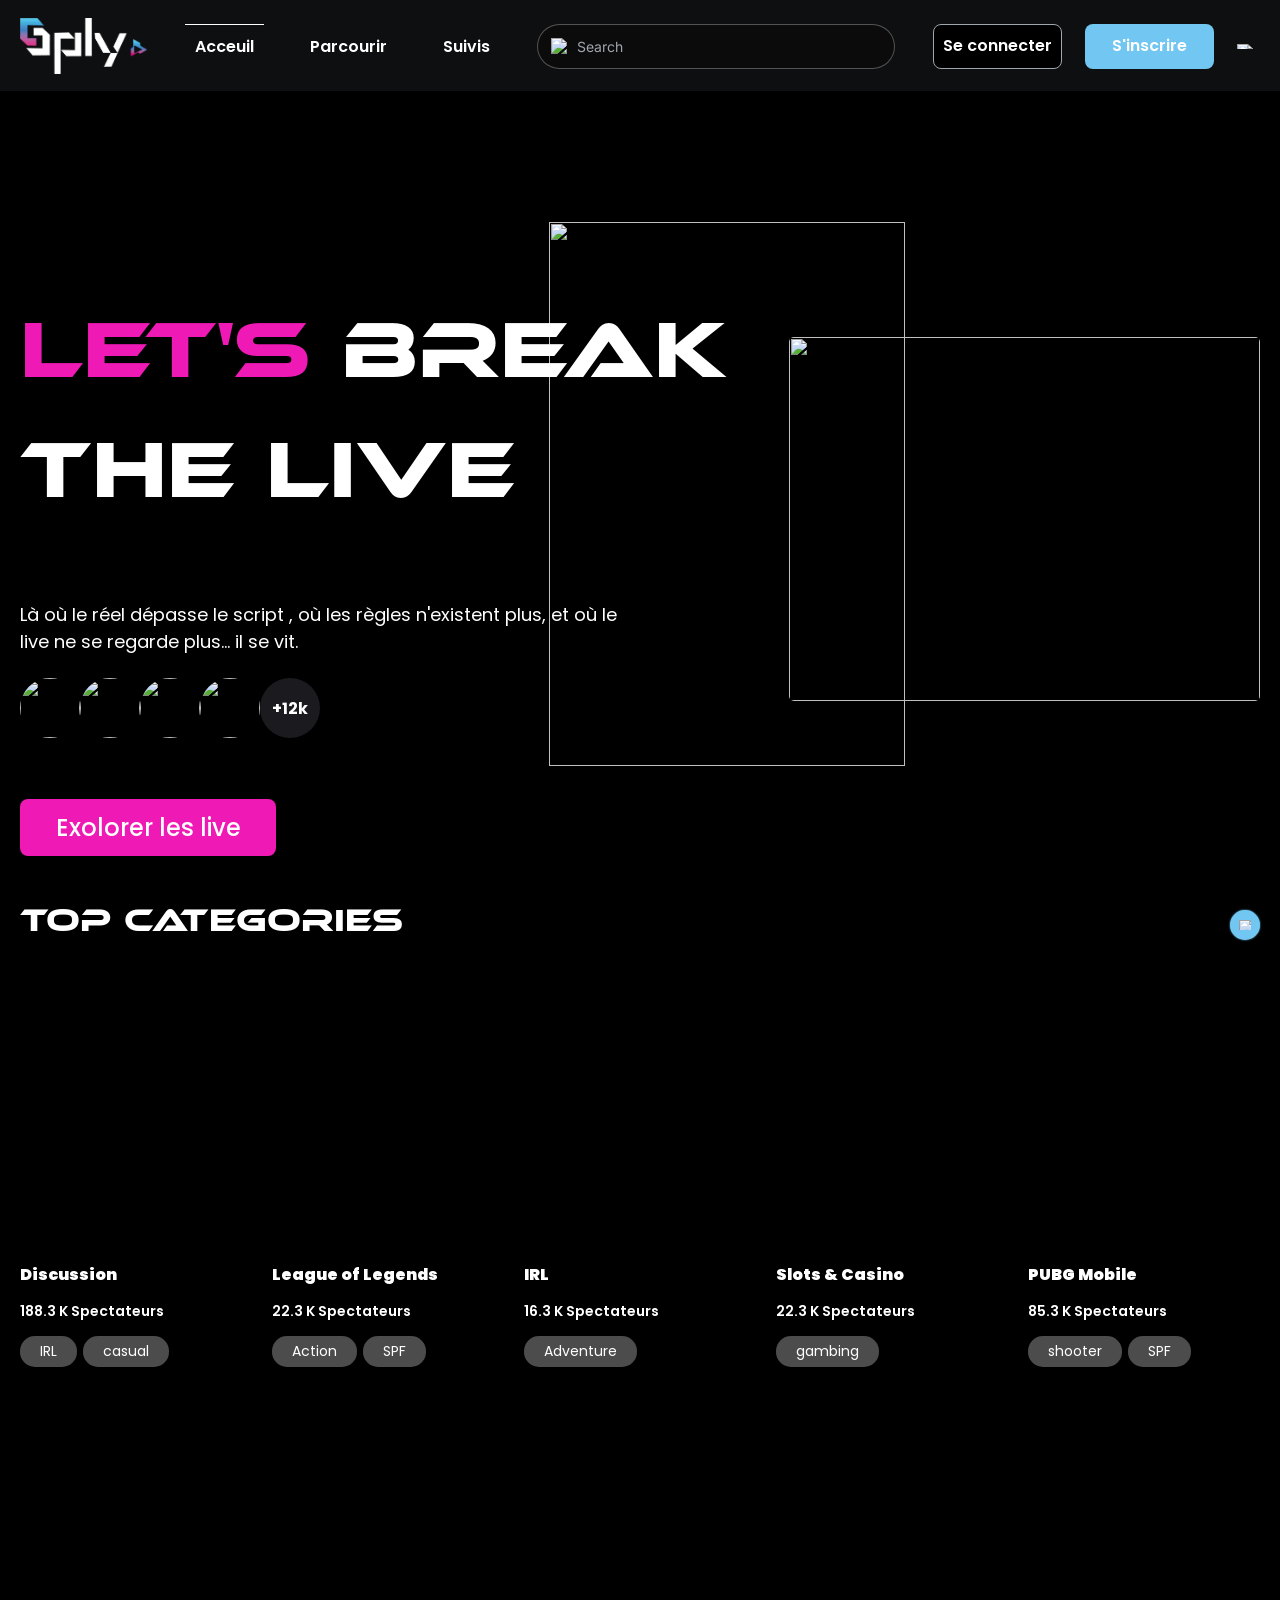
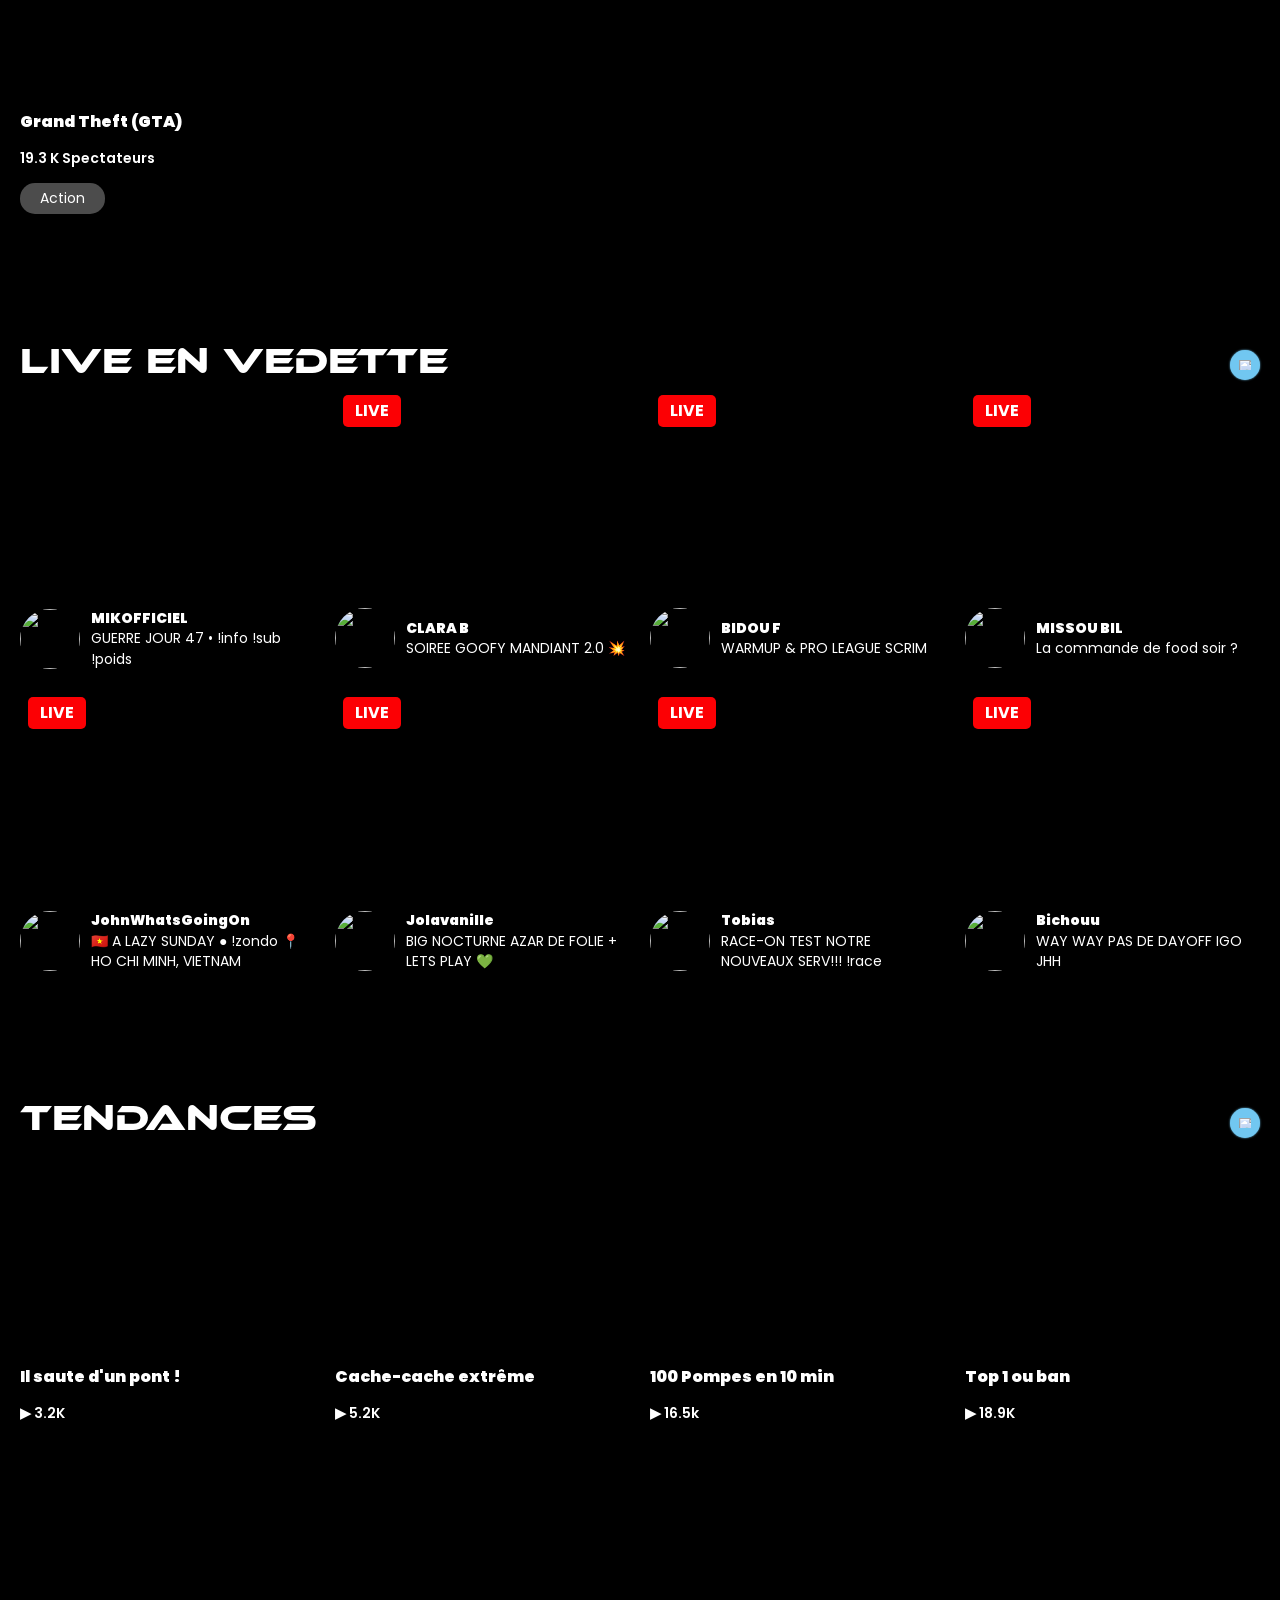
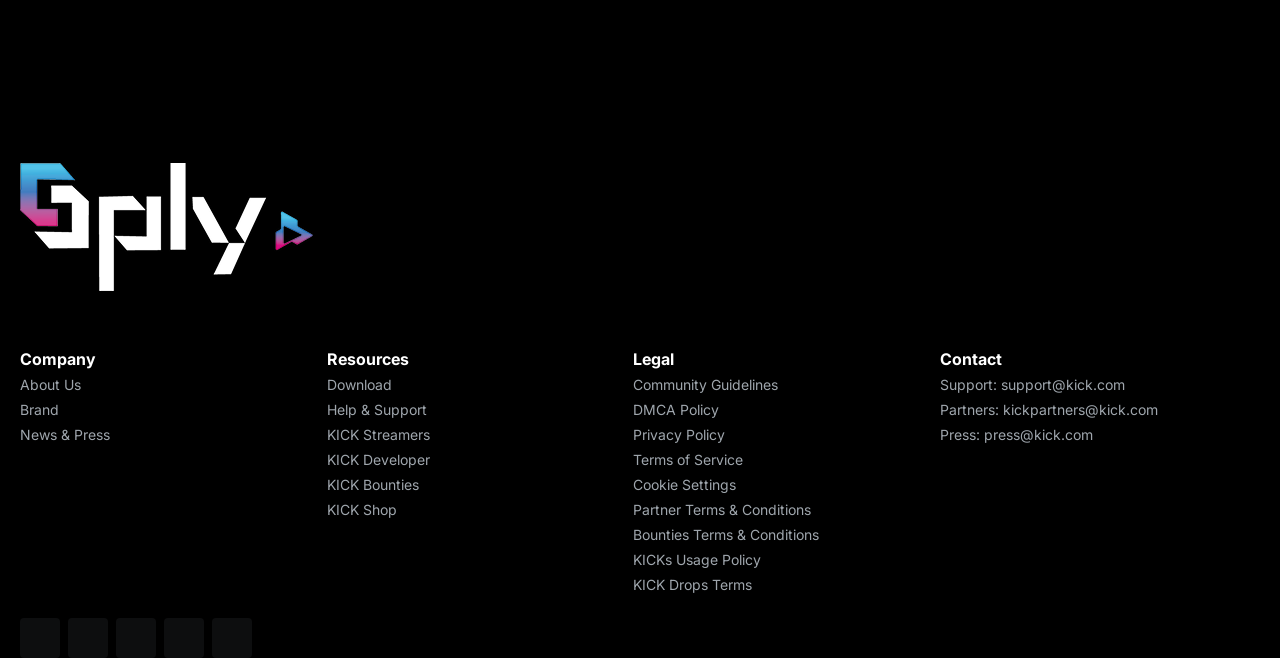
==== index.html @ a5fad4e7 "Init" ====
<!DOCTYPE html>
<html lang="en">
<head>
  <meta charset="UTF-8">
  <meta name="viewport" content="width=device-width, initial-scale=1.0">
  <title>SPLY - Streaming Platform</title>
  <link rel="stylesheet" href="https://fonts.googleapis.com/css2?family=Poppins:wght@400;500;600;700;800;900&display=swap">
  <link rel="stylesheet" href="https://fonts.googleapis.com/css2?family=Inter:wght@400;600;700&display=swap">
  <link rel="stylesheet" href="https://fonts.googleapis.com/css2?family=Pochaevsk:wght@400&display=swap">
  <link rel="stylesheet" href="https://fonts.googleapis.com/css2?family=Montserrat:wght@400;600&display=swap">
  <link rel="stylesheet" href="https://fonts.googleapis.com/css2?family=Epilogue:wght@400&display=swap">
  <link rel="stylesheet" href="assets/style.css">
</head>
<body>
  <div class="container">
    <!-- ===== NAVIGATION ===== -->
    <nav class="nav">
      <a href="index.html" class="nav-logo">
        <img src="assets/images/logo.png" alt="SPLY">
      </a>
      <div class="nav-links">
        <a href="index.html" class="nav-link active">Acceuil</a>
        <a href="parcourir.html" class="nav-link">Parcourir</a>
        <a href="categorie.html" class="nav-link">Suivis</a>
      </div>
      <div class="nav-search">
        <div class="nav-search-icon">
          <img src="https://static.codia.ai/image/2026-06-16/MFDXcm6Wfy.png" alt="search">
        </div>
        <input type="text" placeholder="Search">
      </div>
      <div class="nav-actions">
        <button id="hamburger-btn" class="mobile-hamburger">&#9776;</button>
        <a href="sign-up.html" class="btn btn-outline">Se connecter</a>
        <a href="sign-up.html" class="btn btn-primary">S'inscrire</a>
        <div class="nav-hamburger">
          <img src="https://static.codia.ai/image/2026-06-16/g6uQtAqBdn.png" alt="menu">
        </div>
      </div>
    </nav>

    <!-- ===== HERO ===== -->
    <section class="hero">
      <div class="hero-bg" style="background-image:url(https://static.codia.ai/image/2026-06-16/oyZN3s81Qm.png)"></div>
      <div class="hero-title">
        <span class="hero-title-main"><span class="hero-title-pink">LET'S</span><span class="hero-title-white"> BREAK<br>THE LIVE</span></span>
      </div>
      <div class="hero-images">
        <img src="https://static.codia.ai/image/2026-06-16/KUQXLZGNM0.png" alt="">
        <img src="https://static.codia.ai/image/2026-06-16/Fp6KjFv4Ca.png" alt="">
      </div>
      <div class="hero-content">
        <div class="hero-tagline">Là où le réel dépasse le script , où les règles n'existent plus, et où le live ne se regarde plus… il se vit.</div>
        <div class="hero-avatars">
          <div class="hero-avatar"><img src="https://static.codia.ai/image/2026-06-16/Tr1tcDJYci.png" alt=""></div>
          <div class="hero-avatar"><img src="https://static.codia.ai/image/2026-06-16/xYqZ4poRP2.png" alt=""></div>
          <div class="hero-avatar"><img src="https://static.codia.ai/image/2026-06-16/bxkV7AAaFQ.png" alt=""></div>
          <div class="hero-avatar"><img src="https://static.codia.ai/image/2026-06-16/4kHwwdZG3W.png" alt=""></div>
          <div class="hero-avatar-count">+12k</div>
        </div>
        <a href="parcourir.html" class="btn btn-cta">Exolorer les live</a>
      </div>
    </section>

    <!-- ===== TOP CATEGORIES ===== -->
    <div class="section-header">
      <span class="section-title">Top Categories</span>
      <div class="section-arrow">
        <img src="https://static.codia.ai/image/2026-06-16/ikuvXLhgos.png" alt="→">
      </div>
    </div>

    <div class="stream-grid">
      <div class="stream-card">
        <div class="stream-thumb" style="background-image:url(https://static.codia.ai/image/2026-06-16/qfJbc6Vy4U.png)"></div>
        <div class="stream-info">
          <div class="stream-title">Discussion</div>
          <div class="stream-viewers">188.3 K Spectateurs</div>
          <div class="stream-tags">
            <span class="stream-tag">IRL</span>
            <span class="stream-tag">casual</span>
          </div>
        </div>
      </div>

      <div class="stream-card">
        <div class="stream-thumb" style="background-image:url(https://static.codia.ai/image/2026-06-16/NWBYj7hyQb.png)"></div>
        <div class="stream-info">
          <div class="stream-title">League of Legends</div>
          <div class="stream-viewers">22.3 K Spectateurs</div>
          <div class="stream-tags">
            <span class="stream-tag">Action</span>
            <span class="stream-tag">SPF</span>
          </div>
        </div>
      </div>

      <div class="stream-card">
        <div class="stream-thumb" style="background-image:url(https://static.codia.ai/image/2026-06-16/HzdHd5dpCB.png)"></div>
        <div class="stream-info">
          <div class="stream-title">IRL</div>
          <div class="stream-viewers">16.3 K Spectateurs</div>
          <div class="stream-tags">
            <span class="stream-tag">Adventure</span>
          </div>
        </div>
      </div>

      <div class="stream-card">
        <div class="stream-thumb" style="background-image:url(https://static.codia.ai/image/2026-06-16/WvKvGLXRcO.png)"></div>
        <div class="stream-info">
          <div class="stream-title">Slots & Casino</div>
          <div class="stream-viewers">22.3 K Spectateurs</div>
          <div class="stream-tags">
            <span class="stream-tag">gambing</span>
          </div>
        </div>
      </div>

      <div class="stream-card">
        <div class="stream-thumb" style="background-image:url(https://static.codia.ai/image/2026-06-16/vdfeYGMY7x.png)"></div>
        <div class="stream-info">
          <div class="stream-title">PUBG Mobile</div>
          <div class="stream-viewers">85.3 K Spectateurs</div>
          <div class="stream-tags">
            <span class="stream-tag">shooter</span>
            <span class="stream-tag">SPF</span>
          </div>
        </div>
      </div>

      <div class="stream-card">
        <div class="stream-thumb" style="background-image:url(https://static.codia.ai/image/2026-06-16/5Pqs3F0dG1.png)"></div>
        <div class="stream-info">
          <div class="stream-title">Grand Theft (GTA)</div>
          <div class="stream-viewers">19.3 K Spectateurs</div>
          <div class="stream-tags">
            <span class="stream-tag">Action</span>
          </div>
        </div>
      </div>
    </div>

    <div class="separator" style="background-image:url(https://static.codia.ai/image/2026-06-16/DsGYZQCSw2.png)"></div>

    <!-- ===== LIVE EN VEDETTE ===== -->
    <div class="section-header">
      <span class="section-title-lg">Live en vedette</span>
      <div class="section-arrow">
        <img src="https://static.codia.ai/image/2026-06-16/QR6DCCr1eo.png" alt="→">
      </div>
    </div>

    <div class="featured-grid">
      <div class="featured-card">
        <div class="featured-thumb" style="background-image:url(https://static.codia.ai/image/2026-06-16/TbK4QdzaVj.png)"></div>
        <div class="featured-creator">
          <div class="featured-avatar"><img src="https://static.codia.ai/image/2026-06-16/X6qWcSYS1x.png" alt=""></div>
          <div>
            <div class="featured-name">MIKOFFICIEL</div>
            <div class="featured-desc">GUERRE JOUR 47 • !info !sub !poids</div>
          </div>
        </div>
      </div>

      <div class="featured-card">
        <div class="featured-thumb" style="background-image:url(https://static.codia.ai/image/2026-06-16/7PwayptJBP.png)">
          <span class="live-badge">LIVE</span>
        </div>
        <div class="featured-creator">
          <div class="featured-avatar"><img src="https://static.codia.ai/image/2026-06-16/Az0bQTG7tb.png" alt=""></div>
          <div>
            <div class="featured-name">CLARA B</div>
            <div class="featured-desc">SOIREE GOOFY MANDIANT 2.0 💥</div>
          </div>
        </div>
      </div>

      <div class="featured-card">
        <div class="featured-thumb" style="background-image:url(https://static.codia.ai/image/2026-06-16/8ADcVve2mf.png)">
          <span class="live-badge">LIVE</span>
        </div>
        <div class="featured-creator">
          <div class="featured-avatar"><img src="https://static.codia.ai/image/2026-06-16/ws7p0tBrnV.png" alt=""></div>
          <div>
            <div class="featured-name">BIDOU F</div>
            <div class="featured-desc">WARMUP & PRO LEAGUE SCRIM</div>
          </div>
        </div>
      </div>

      <div class="featured-card">
        <div class="featured-thumb" style="background-image:url(https://static.codia.ai/image/2026-06-16/Euj9GwjodL.png)">
          <span class="live-badge">LIVE</span>
        </div>
        <div class="featured-creator">
          <div class="featured-avatar"><img src="https://static.codia.ai/image/2026-06-16/t4srCDwEja.png" alt=""></div>
          <div>
            <div class="featured-name">MISSOU BIL</div>
            <div class="featured-desc">La commande de food soir ?</div>
          </div>
        </div>
      </div>
    </div>

    <div class="featured-grid" style="margin-top:20px">
      <div class="featured-card">
        <div class="featured-thumb" style="background-image:url(https://static.codia.ai/image/2026-06-16/qVKpoBOMTw.png)">
          <span class="live-badge">LIVE</span>
        </div>
        <div class="featured-creator">
          <div class="featured-avatar"><img src="https://static.codia.ai/image/2026-06-16/iEsnF4Ki3W.png" alt=""></div>
          <div>
            <div class="featured-name">JohnWhatsGoingOn</div>
            <div class="featured-desc">🇻🇳 A LAZY SUNDAY ● !zondo 📍HO CHI MINH, VIETNAM</div>
          </div>
        </div>
      </div>

      <div class="featured-card">
        <div class="featured-thumb" style="background-image:url(https://static.codia.ai/image/2026-06-16/TnM1x16Rfs.png)">
          <span class="live-badge">LIVE</span>
        </div>
        <div class="featured-creator">
          <div class="featured-avatar"><img src="https://static.codia.ai/image/2026-06-16/1iNkyaJLzD.png" alt=""></div>
          <div>
            <div class="featured-name">Jolavanille</div>
            <div class="featured-desc">BIG NOCTURNE  AZAR DE FOLIE + LETS PLAY  💚</div>
          </div>
        </div>
      </div>

      <div class="featured-card">
        <div class="featured-thumb" style="background-image:url(https://static.codia.ai/image/2026-06-16/9D5Yo8KK8z.png)">
          <span class="live-badge">LIVE</span>
        </div>
        <div class="featured-creator">
          <div class="featured-avatar"><img src="https://static.codia.ai/image/2026-06-16/ZcNHJTpimJ.png" alt=""></div>
          <div>
            <div class="featured-name">Tobias</div>
            <div class="featured-desc">RACE-ON TEST NOTRE NOUVEAUX SERV!!! !race</div>
          </div>
        </div>
      </div>

      <div class="featured-card">
        <div class="featured-thumb" style="background-image:url(https://static.codia.ai/image/2026-06-16/kB0NMFQeKC.png)">
          <span class="live-badge">LIVE</span>
        </div>
        <div class="featured-creator">
          <div class="featured-avatar"><img src="https://static.codia.ai/image/2026-06-16/yyx83haG1f.png" alt=""></div>
          <div>
            <div class="featured-name">Bichouu</div>
            <div class="featured-desc">WAY WAY PAS DE DAYOFF IGO JHH</div>
          </div>
        </div>
      </div>
    </div>

    <div class="separator" style="background-image:url(https://static.codia.ai/image/2026-06-16/KxbhQSfkcE.png)"></div>

    <!-- ===== TENDANCES ===== -->
    <div class="section-header">
      <span class="section-title-lg">Tendances</span>
      <div class="section-arrow">
        <img src="https://static.codia.ai/image/2026-06-16/HrTZ7pTKVi.png" alt="→">
      </div>
    </div>

    <div class="stream-grid stream-grid-4">
      <div class="stream-card">
        <div class="stream-thumb stream-thumb-wide" style="background-image:url(https://static.codia.ai/image/2026-06-16/3r1p65oP5q.png)"></div>
        <div class="stream-info">
          <div class="stream-title">Il saute d'un pont !</div>
          <div class="stream-viewers">▶ 3.2K</div>
        </div>
      </div>

      <div class="stream-card">
        <div class="stream-thumb stream-thumb-wide" style="background-image:url(https://static.codia.ai/image/2026-06-16/ji4P6dAXzz.png)"></div>
        <div class="stream-info">
          <div class="stream-title">Cache-cache extrême</div>
          <div class="stream-viewers">▶ 5.2K</div>
        </div>
      </div>

      <div class="stream-card">
        <div class="stream-thumb stream-thumb-wide" style="background-image:url(https://static.codia.ai/image/2026-06-16/XTs0eqv6Ui.png)"></div>
        <div class="stream-info">
          <div class="stream-title">100 Pompes en 10 min</div>
          <div class="stream-viewers">▶ 16.5k</div>
        </div>
      </div>

      <div class="stream-card">
        <div class="stream-thumb stream-thumb-wide" style="background-image:url(https://static.codia.ai/image/2026-06-16/ZVuqLKLz98.png)"></div>
        <div class="stream-info">
          <div class="stream-title">Top 1 ou ban</div>
          <div class="stream-viewers">▶ 18.9K</div>
        </div>
      </div>
    </div>

    <!-- ===== FOOTER ===== -->
    <footer style="width:100%;background-image:url(https://static.codia.ai/image/2026-06-16/COz8iAxOfn.png);background-size:cover;background-position:center;margin-top:255px;padding:84px 20px 0">
      <div style="max-width:var(--content-width);margin:0 auto">
        <img src="assets/images/logo.png" alt="SPLY" style="width:293px;height:128px;object-fit:contain;margin-bottom:58px">
        <div style="display:flex;flex-wrap:wrap;gap:20px;max-width:1206px">
          <div class="footer-col" style="min-width:200px;flex:1">
            <div style="font-family:Inter;font-size:16px;font-weight:700;color:#fff;margin-bottom:4px">Company</div>
            <div class="footer-link">About Us</div>
            <div class="footer-link">Brand</div>
            <div class="footer-link">News & Press</div>
          </div>
          <div class="footer-col" style="min-width:200px;flex:1">
            <div style="font-family:Inter;font-size:16px;font-weight:700;color:#fff;margin-bottom:4px">Resources</div>
            <div class="footer-link">Download</div>
            <div class="footer-link">Help & Support</div>
            <div class="footer-link">KICK Streamers</div>
            <div class="footer-link">KICK Developer</div>
            <div class="footer-link">KICK Bounties</div>
            <div class="footer-link">KICK Shop</div>
          </div>
          <div class="footer-col" style="min-width:200px;flex:1">
            <div style="font-family:Inter;font-size:16px;font-weight:700;color:#fff;margin-bottom:4px">Legal</div>
            <div class="footer-link">Community Guidelines</div>
            <div class="footer-link">DMCA Policy</div>
            <div class="footer-link">Privacy Policy</div>
            <div class="footer-link">Terms of Service</div>
            <div class="footer-link">Cookie Settings</div>
            <div class="footer-link">Partner Terms & Conditions</div>
            <div class="footer-link">Bounties Terms & Conditions</div>
            <div class="footer-link">KICKs Usage Policy</div>
            <div class="footer-link">KICK Drops Terms</div>
          </div>
          <div class="footer-col" style="min-width:200px;flex:1">
            <div style="font-family:Inter;font-size:16px;font-weight:700;color:#fff;margin-bottom:4px">Contact</div>
            <div class="footer-link">Support: support@kick.com</div>
            <div class="footer-link">Partners: kickpartners@kick.com</div>
            <div class="footer-link">Press: press@kick.com</div>
          </div>
        </div>
        <div style="display:flex;gap:8px;margin-top:20px;flex-wrap:wrap">
          <div style="width:40px;height:40px;background:rgba(66,71,77,0.2);border-radius:4px;display:flex;align-items:center;justify-content:center">
            <img src="https://static.codia.ai/image/2026-06-16/rcJ19h4FVA.png" alt="" style="width:16px;height:16px">
          </div>
          <div style="width:40px;height:40px;background:rgba(66,71,77,0.2);border-radius:4px;display:flex;align-items:center;justify-content:center">
            <img src="https://static.codia.ai/image/2026-06-16/xVTTNshnJr.png" alt="" style="width:16px;height:16px">
          </div>
          <div style="width:40px;height:40px;background:rgba(66,71,77,0.2);border-radius:4px;display:flex;align-items:center;justify-content:center">
            <img src="https://static.codia.ai/image/2026-06-16/ZzMSdpCHHi.png" alt="" style="width:16px;height:16px">
          </div>
          <div style="width:40px;height:40px;background:rgba(66,71,77,0.2);border-radius:4px;display:flex;align-items:center;justify-content:center">
            <img src="https://static.codia.ai/image/2026-06-16/Z8KvRyssbS.png" alt="" style="width:16px;height:16px">
          </div>
          <div style="width:40px;height:40px;background:rgba(66,71,77,0.2);border-radius:4px;display:flex;align-items:center;justify-content:center">
            <img src="https://static.codia.ai/image/2026-06-16/7RYXLaLYPL.png" alt="" style="width:16px;height:16px">
          </div>
        </div>
      </div>
    </footer>
  </div>
  <script src="assets/main.js"></script>
</body>
</html>
---- assets/style.css ----
*, *::before, *::after {
  margin: 0;
  padding: 0;
  box-sizing: border-box;
}

@font-face {
  font-family: 'Ethnocentric';
  src: url('fonts/Ethnocentric-Regular.otf') format('opentype');
  font-weight: 400;
  font-style: normal;
  font-display: swap;
}

:root {
  --bg-primary: #000000;
  --bg-secondary: #0b0b0c;
  --bg-nav: rgba(159, 166, 173, 0.09);
  --bg-card: rgba(217, 217, 217, 0.35);
  --bg-input: #0b0b0c;
  --bg-live: #fc0004;
  --accent-pink: #ef19b5;
  --accent-blue: #71c7f1;
  --accent-cta: #ef19b5;
  --text-primary: #ffffff;
  --text-secondary: #9fa6ad;
  --border-light: rgba(217, 217, 217, 0.35);
  --border-input: #9fa6ad;
  --font-body: 'Poppins', sans-serif;
  --font-heading: 'Ethnocentric', sans-serif;
  --font-inter: 'Inter', sans-serif;
  --max-width: 1920px;
  --content-width: 1420px;
  --nav-height: 91px;
}

html {
  font-size: 16px;
  scroll-behavior: smooth;
}

body {
  font-family: var(--font-body);
  background: var(--bg-primary);
  color: var(--text-primary);
  overflow-x: hidden;
  -webkit-font-smoothing: antialiased;
}

a {
  text-decoration: none;
  color: inherit;
}

img {
  max-width: 100%;
  display: block;
}

.container {
  max-width: var(--max-width);
  margin: 0 auto;
  width: 100%;
  background: var(--bg-primary);
}

.content-wrap {
  max-width: var(--content-width);
  margin: 0 auto;
  padding: 0 20px;
  width: 100%;
}

/* ===== NAVIGATION ===== */
.nav {
  display: flex;
  align-items: center;
  justify-content: space-between;
  width: 100%;
  max-width: var(--content-width);
  margin: 0 auto;
  padding: 18px 20px 17px;
  background: var(--bg-nav);
  height: var(--nav-height);
  position: relative;
  z-index: 100;
}

.nav-logo {
  width: 127px;
  height: 56px;
  flex-shrink: 0;
}

.nav-logo img {
  width: 127px;
  height: 56px;
  object-fit: contain;
}

.nav-links {
  display: flex;
  gap: 36px;
  align-items: center;
}

.nav-link {
  padding: 10px;
  font-family: var(--font-body);
  font-size: 16px;
  font-weight: 600;
  line-height: 24px;
  color: var(--text-primary);
  border-top: 1px solid transparent;
  cursor: pointer;
  transition: border-color 0.2s;
  white-space: nowrap;
}

.nav-link:hover,
.nav-link.active {
  border-top-color: var(--text-primary);
}

.nav-search {
  width: 358px;
  height: 45px;
  background: var(--bg-input);
  border-radius: 9999px;
  border: 1px solid var(--border-light);
  display: flex;
  align-items: center;
  padding: 0 13px;
  gap: 10px;
}

.nav-search-icon {
  width: 16px;
  height: 16px;
  flex-shrink: 0;
}

.nav-search-icon img {
  width: 16px;
  height: 16px;
  object-fit: contain;
}

.nav-search input {
  background: transparent;
  border: none;
  outline: none;
  color: var(--text-primary);
  font-family: var(--font-inter);
  font-size: 14px;
  width: 100%;
  height: 100%;
}

.nav-search input::placeholder {
  color: var(--text-secondary);
}

.nav-actions {
  display: flex;
  gap: 23px;
  align-items: center;
}

.nav-hamburger {
  width: 23px;
  height: 5px;
  cursor: pointer;
}

.nav-hamburger img {
  width: 23px;
  height: 5px;
  object-fit: contain;
}

.btn {
  display: inline-flex;
  justify-content: center;
  align-items: center;
  font-family: var(--font-body);
  font-size: 16px;
  font-weight: 600;
  line-height: 24px;
  border: none;
  cursor: pointer;
  transition: opacity 0.2s;
  white-space: nowrap;
}

.btn:hover {
  opacity: 0.9;
}

.btn-outline {
  width: 129px;
  height: 45px;
  padding: 16.254px 42.667px;
  background: var(--bg-primary);
  border-radius: 8px;
  border: 1px solid var(--border-input);
  color: var(--text-primary);
}

.btn-primary {
  width: 129px;
  height: 45px;
  padding: 16.254px 42.667px;
  background: var(--accent-blue);
  border-radius: 8px;
  color: var(--text-primary);
}

.btn-cta {
  width: 256px;
  height: 57px;
  padding: 16.254px 42.667px;
  background: var(--accent-cta);
  border-radius: 8px;
  font-size: 24px;
  font-weight: 500;
  color: var(--text-primary);
}

.btn-follow {
  width: 160px;
  height: 59px;
  padding: 16.254px 42.667px;
  background: var(--accent-cta);
  border-radius: 11px;
  font-size: 16px;
  font-weight: 700;
  gap: 10.159px;
  color: var(--text-primary);
}

.btn-vote {
  height: 40px;
  padding: 0 17px 3px 16px;
  background: var(--accent-blue);
  border-radius: 5px;
  font-family: var(--font-body);
  font-size: 25px;
  font-weight: 600;
  color: var(--text-primary);
  border: none;
  cursor: pointer;
}

.btn-signup {
  width: auto;
  height: auto;
  padding: 16px 161px;
  background: var(--accent-blue);
  border-radius: 7.115px;
  font-family: var(--font-body);
  font-size: 16px;
  font-weight: 900;
  color: var(--text-primary);
  border: none;
  cursor: pointer;
}

/* ===== SECTION HEADERS ===== */
.section-header {
  display: flex;
  align-items: center;
  justify-content: space-between;
  max-width: var(--content-width);
  margin: 0 auto;
  padding: 0 20px;
  width: 100%;
}

.section-title {
  font-family: var(--font-heading);
  font-size: 32px;
  font-weight: 400;
  line-height: 32px;
  color: var(--text-primary);
  white-space: nowrap;
}

.section-title-lg {
  font-family: var(--font-heading);
  font-size: 36px;
  font-weight: 400;
  line-height: 43px;
  color: var(--text-primary);
  white-space: nowrap;
}

.section-arrow {
  width: 30px;
  height: 30px;
  background: var(--accent-blue);
  border-radius: 15px;
  display: flex;
  align-items: center;
  justify-content: center;
  box-shadow: 0 0 2px 0 var(--accent-blue);
  flex-shrink: 0;
  cursor: pointer;
}

.section-arrow img {
  width: 12px;
  height: 10px;
  object-fit: contain;
}

/* ===== HERO ===== */
.hero {
  display: flex;
  max-width: var(--content-width);
  margin: 0 auto;
  padding: 0 20px;
  width: 100%;
  position: relative;
  min-height: 818px;
}

.hero-bg {
  position: absolute;
  inset: 0;
  background-size: cover;
  background-position: center;
  background-repeat: no-repeat;
  border-radius: 0;
}

.hero-content {
  position: relative;
  z-index: 2;
  display: flex;
  flex-direction: column;
  justify-content: center;
  max-width: 606px;
  padding: 457px 0 0;
}

.hero-tagline {
  font-family: var(--font-body);
  font-size: 18px;
  font-weight: 400;
  line-height: 27px;
  color: var(--text-primary);
  margin-bottom: 23px;
}

.hero-avatars {
  display: flex;
  align-items: center;
  gap: 0;
  margin-bottom: 61px;
}

.hero-avatar {
  width: 60px;
  height: 60px;
  border-radius: 50%;
  flex-shrink: 0;
  margin-right: 0;
}

.hero-avatar img {
  width: 60px;
  height: 60px;
  border-radius: 50%;
  object-fit: cover;
}

.hero-avatar-count {
  width: 60px;
  height: 60px;
  display: flex;
  align-items: center;
  justify-content: center;
  background: #1a1a1f;
  border-radius: 30px;
  font-family: var(--font-body);
  font-size: 16px;
  font-weight: 700;
  color: var(--text-primary);
  flex-shrink: 0;
}

.hero-title {
  position: absolute;
  top: 209px;
  left: 20px;
  z-index: 3;
  max-width: 782px;
}

.hero-title-main {
  font-family: var(--font-heading);
  font-size: 80px;
  font-weight: 400;
  line-height: 120px;
}

.hero-title-pink {
  color: var(--accent-pink);
}

.hero-title-white {
  color: var(--text-primary);
}

.hero-images {
  position: absolute;
  top: 131px;
  right: 20px;
  z-index: 1;
  width: 711px;
  height: 479px;
}

.hero-images img:first-child {
  position: absolute;
  top: 0;
  left: 0;
  width: 356px;
  height: 544px;
  object-fit: cover;
}

.hero-images img:last-child {
  position: absolute;
  top: 115px;
  left: 240px;
  width: 471px;
  height: 364px;
  object-fit: cover;
  border-radius: 5px;
}

/* ===== STREAM CARDS GRID ===== */
.stream-grid {
  display: grid;
  grid-template-columns: repeat(5, 1fr);
  gap: 20px;
  max-width: var(--content-width);
  margin: 0 auto;
  padding: 0 20px;
  width: 100%;
}

.stream-grid-4 {
  grid-template-columns: repeat(4, 1fr);
}

.stream-card {
  display: flex;
  flex-direction: column;
  gap: 14px;
}

.stream-thumb {
  width: 100%;
  aspect-ratio: 219 / 291;
  background-size: cover;
  background-position: center;
  background-repeat: no-repeat;
  border-radius: 0;
  position: relative;
}

.stream-thumb-wide {
  aspect-ratio: 340 / 238;
}

.stream-info {
  display: flex;
  flex-direction: column;
  gap: 14px;
}

.stream-title {
  font-family: var(--font-body);
  font-size: 16px;
  font-weight: 900;
  line-height: 24px;
  color: var(--text-primary);
}

.stream-viewers {
  font-family: var(--font-body);
  font-size: 14px;
  font-weight: 600;
  line-height: 21px;
  color: var(--text-primary);
}

.stream-tags {
  display: flex;
  gap: 6px;
  flex-wrap: wrap;
}

.stream-tag {
  display: inline-flex;
  padding: 5px 20px;
  justify-content: center;
  align-items: center;
  background: var(--bg-card);
  border-radius: 15px;
  font-family: var(--font-body);
  font-size: 14px;
  font-weight: 400;
  line-height: 21px;
  color: var(--text-primary);
  white-space: nowrap;
}

/* ===== FEATURED LIVE ===== */
.featured-grid {
  display: grid;
  grid-template-columns: repeat(4, 1fr);
  gap: 20px;
  max-width: var(--content-width);
  margin: 0 auto;
  padding: 0 20px;
  width: 100%;
}

.featured-card {
  display: flex;
  flex-direction: column;
  gap: 15px;
}

.featured-thumb {
  width: 100%;
  aspect-ratio: 340 / 238;
  background-size: cover;
  background-position: center;
  background-repeat: no-repeat;
  position: relative;
  display: flex;
  align-items: flex-start;
  padding: 8px;
}

.featured-creator {
  display: flex;
  gap: 11px;
  align-items: center;
}

.featured-avatar {
  width: 60px;
  height: 60px;
  border-radius: 37px;
  flex-shrink: 0;
}

.featured-avatar img {
  width: 60px;
  height: 60px;
  border-radius: 37px;
  object-fit: cover;
}

.featured-name {
  font-family: var(--font-body);
  font-size: 14px;
  font-weight: 900;
  line-height: 20.314px;
  color: var(--text-primary);
}

.featured-desc {
  font-family: var(--font-body);
  font-size: 14px;
  font-weight: 400;
  line-height: 20.314px;
  color: var(--text-primary);
}

/* ===== LIVE BADGE ===== */
.live-badge {
  display: inline-flex;
  padding: 16.254px 42.667px;
  justify-content: center;
  align-items: center;
  background: var(--bg-live);
  border-radius: 5px;
  font-family: var(--font-body);
  font-size: 16px;
  font-weight: 700;
  line-height: 24px;
  color: var(--text-primary);
  white-space: nowrap;
  width: auto;
  height: 32px;
  padding: 4px 12px;
}

.live-badge-large {
  width: 89px;
  height: 46px;
  gap: 10.159px;
  padding: 16.254px 42.667px;
  font-family: 'Montserrat', sans-serif;
  font-size: 18px;
  font-weight: 600;
}

/* ===== SEPARATOR ===== */
.separator {
  width: 100%;
  max-width: var(--content-width);
  margin: 64.5px auto;
  height: 1px;
  background-size: cover;
  background-repeat: no-repeat;
}

/* ===== CATEGORY TABS ===== */
.category-tabs {
  display: flex;
  gap: 0;
  max-width: var(--content-width);
  margin: 0 auto;
  padding: 0 20px;
  width: 100%;
}

.category-tab {
  padding: 10px 12px 9px 13px;
  font-family: var(--font-body);
  font-size: 20px;
  font-weight: 600;
  line-height: 30px;
  color: var(--text-primary);
  background: transparent;
  border: none;
  cursor: pointer;
  border-top: 1px solid transparent;
  white-space: nowrap;
}

.category-tab.active {
  color: var(--accent-pink);
  border-top-color: var(--accent-pink);
}

/* ===== STREAM ROW (chat/parcourir style) ===== */
.stream-row {
  display: flex;
  gap: 15px;
  align-items: center;
}

.stream-row-avatar {
  width: 60px;
  height: 60px;
  border-radius: 37.5px;
  flex-shrink: 0;
}

.stream-row-avatar img {
  width: 60px;
  height: 60px;
  border-radius: 37.5px;
  object-fit: cover;
}

.stream-row-info {
  display: flex;
  flex-direction: column;
}

.stream-row-name {
  font-family: var(--font-body);
  font-size: 16px;
  font-weight: 900;
  color: var(--text-primary);
}

.stream-row-desc {
  font-family: var(--font-body);
  font-size: 14px;
  font-weight: 600;
  color: var(--text-secondary);
}

/* ===== PARCOURIR LIVE CARDS ===== */
.live-card {
  display: flex;
  flex-direction: column;
  gap: 16px;
  position: relative;
}

.live-card-thumb {
  width: 100%;
  aspect-ratio: 340 / 238;
  background-size: cover;
  background-position: center;
  background-repeat: no-repeat;
  position: relative;
}

.live-card .live-badge {
  position: absolute;
  top: 8px;
  left: 8px;
}

/* ===== CHAT PAGE ===== */
.stream-header {
  display: flex;
  gap: 30px;
  max-width: var(--content-width);
  margin: 0 auto;
  padding: 0 20px;
  width: 100%;
}

.stream-header-banner {
  width: 885px;
  height: 280px;
  border-radius: 8px;
  background-size: cover;
  background-position: center;
  flex-shrink: 0;
}

.stream-header-info {
  display: flex;
  flex-direction: column;
  gap: 6px;
  padding-top: 29px;
}

.stream-header-title {
  font-family: var(--font-heading);
  font-size: 29px;
  font-weight: 400;
  line-height: 34.8px;
  color: var(--text-primary);
}

.stream-header-stats {
  font-family: var(--font-body);
  font-size: 18px;
  font-weight: 600;
  line-height: 27px;
  color: var(--text-secondary);
}

.stream-header-tags {
  display: flex;
  gap: 6px;
  margin-top: 22px;
}

.filter-bar {
  display: flex;
  align-items: center;
  gap: 22px;
  max-width: var(--content-width);
  margin: 0 auto;
  padding: 0 20px;
  width: 100%;
}

.filter-search {
  width: 360px;
  height: 36px;
  background: var(--bg-input);
  border-radius: 4px;
  border: 1px solid rgba(240, 241, 242, 0.4);
  display: flex;
  align-items: center;
  padding: 0 12px;
  gap: 8px;
}

.filter-search input {
  background: transparent;
  border: none;
  outline: none;
  color: var(--text-primary);
  font-family: var(--font-inter);
  font-size: 14px;
  width: 100%;
}

.filter-search input::placeholder {
  color: var(--text-secondary);
}

.filter-search-icon {
  width: 16px;
  height: 16px;
  flex-shrink: 0;
}

.filter-search-icon img {
  width: 16px;
  height: 16px;
  object-fit: contain;
}

.filter-group {
  display: flex;
  align-items: center;
  gap: 8px;
}

.filter-label {
  font-family: var(--font-inter);
  font-size: 16px;
  font-weight: 600;
  color: var(--text-primary);
  white-space: nowrap;
}

.filter-select {
  display: flex;
  align-items: center;
  gap: 5.99px;
  padding: 6px 12px;
  background: rgba(66, 71, 77, 0.2);
  border-radius: 4px;
  cursor: pointer;
  font-family: var(--font-inter);
  font-size: 14px;
  font-weight: 600;
  color: var(--text-primary);
}

.filter-select img {
  width: 14px;
  height: 14px;
  object-fit: contain;
}

/* ===== STREAMER PAGE ===== */
.streamer-layout {
  display: flex;
  gap: 20px;
  max-width: var(--content-width);
  margin: 0 auto;
  padding: 0 20px;
  width: 100%;
}

.streamer-video {
  width: 945px;
  height: 575px;
  background-size: cover;
  background-position: center;
  border-radius: 0;
  position: relative;
  flex-shrink: 0;
}

.streamer-video-top {
  display: flex;
  gap: 10px;
  padding: 24px 0 0 23px;
  align-items: center;
}

.streamer-viewer-count {
  display: inline-flex;
  padding: 12px 19px 7px 12px;
  justify-content: center;
  align-items: center;
  background: rgba(0, 0, 0, 0.32);
  border-radius: 5px;
  font-family: 'Montserrat', sans-serif;
  font-size: 18px;
  font-weight: 400;
  color: var(--text-primary);
  height: 46px;
}

.streamer-vote-box {
  width: 338px;
  padding: 20px 14px 9px 15px;
  background: rgba(0, 0, 0, 0.48);
  border-radius: 8px;
  border: 1px solid rgba(217, 217, 217, 0.4);
  position: absolute;
  bottom: 37px;
  left: 315px;
}

.streamer-vote-text {
  display: flex;
  align-items: center;
  justify-content: center;
  gap: 1px;
  font-family: var(--font-inter);
  font-size: 18px;
  font-weight: 900;
  color: #e4d7d7;
}

.streamer-vote-options {
  display: flex;
  gap: 6px;
  align-items: center;
  margin-top: 25px;
}

.streamer-vote-opt {
  width: 70px;
  height: 57px;
  display: flex;
  align-items: center;
  justify-content: center;
  background: rgba(217, 217, 217, 0.01);
  border-radius: 8px;
  border: 1px solid rgba(217, 217, 217, 0.4);
  font-family: var(--font-inter);
  font-size: 32px;
  font-weight: 900;
  color: var(--text-primary);
  cursor: pointer;
}

.streamer-vote-opt img {
  width: 24px;
  height: 24px;
  object-fit: contain;
}

.streamer-progress {
  display: flex;
  align-items: center;
  gap: 8px;
  padding: 0 0 0 30px;
  margin-top: 37px;
}

.streamer-progress-bar {
  flex: 1;
  height: 9px;
  position: relative;
}

.streamer-progress-fill {
  height: 9px;
  background-size: cover;
  position: absolute;
  top: 0;
  left: 0;
}

.streamer-progress-track {
  width: 100%;
  height: 7px;
  background: #3a2534;
  border-radius: 2px;
  position: absolute;
  top: 2px;
  left: 0;
}

.streamer-progress-time {
  font-family: var(--font-body);
  font-size: 14px;
  font-weight: 900;
  color: var(--text-primary);
}

/* ===== CHAT SIDEBAR ===== */
.chat-sidebar {
  width: 463px;
  height: 1116px;
  background: rgba(217, 217, 217, 0.02);
  border-radius: 12px;
  border: 0.5px solid var(--border-input);
  display: flex;
  flex-direction: column;
  flex-shrink: 0;
}

.chat-header {
  display: flex;
  align-items: center;
  justify-content: space-between;
  padding: 24px 40px 13px;
  border-bottom: 1px solid rgba(255, 255, 255, 0.1);
}

.chat-title {
  font-family: var(--font-heading);
  font-size: 18px;
  font-weight: 400;
  color: var(--text-primary);
  display: flex;
  align-items: center;
  gap: 15px;
}

.chat-dot {
  width: 10px;
  height: 10px;
  background: var(--border-light);
  border-radius: 50%;
}

.chat-messages {
  flex: 1;
  padding: 24px 35px 0;
  display: flex;
  flex-direction: column;
  gap: 16px;
  overflow-y: auto;
}

.chat-msg {
  display: flex;
  gap: 10px;
}

.chat-msg-avatar {
  width: 40px;
  height: 40px;
  border-radius: 50%;
  flex-shrink: 0;
}

.chat-msg-avatar img {
  width: 40px;
  height: 40px;
  border-radius: 50%;
  object-fit: cover;
}

.chat-msg-body {
  display: flex;
  flex-direction: column;
}

.chat-msg-name {
  font-family: var(--font-inter);
  font-size: 16px;
  font-weight: 700;
  color: #71c7f1;
}

.chat-msg-text {
  font-family: var(--font-inter);
  font-size: 13px;
  font-weight: 400;
  color: var(--text-primary);
}

.chat-msg-heart {
  display: flex;
  flex-direction: column;
  align-items: center;
  gap: 1px;
  font-family: var(--font-inter);
  font-size: 10px;
  font-weight: 600;
  color: #ef19b5;
  cursor: pointer;
}

.chat-msg-heart .heart-icon {
  font-size: 14px;
}

.chat-input-area {
  display: flex;
  gap: 4px;
  padding: 58.5px 18px 12.5px 18px;
  align-items: center;
}

.chat-input {
  flex: 1;
  height: 39px;
  padding: 14px 21px 13px;
  background: rgba(217, 217, 217, 0.42);
  border-radius: 8px;
  border: 1px solid #000000;
  font-family: var(--font-inter);
  font-size: 11px;
  color: var(--text-primary);
  outline: none;
}

.chat-input::placeholder {
  color: var(--text-secondary);
}

.chat-send {
  width: 56px;
  height: 38px;
  display: flex;
  align-items: center;
  justify-content: center;
  background: var(--accent-cta);
  border-radius: 8px;
  box-shadow: 0 0 8px 0 rgba(147, 51, 234, 0.7);
  border: none;
  cursor: pointer;
  font-size: 14px;
  color: var(--text-primary);
}

.chat-actions {
  display: flex;
  gap: 9px;
  padding: 0 29px 24px;
}

.chat-action-btn {
  display: flex;
  align-items: center;
  justify-content: center;
  height: 29px;
  padding: 7px 25px 6px;
  background: #141430;
  border-radius: 8px;
  border: none;
  cursor: pointer;
  font-family: var(--font-inter);
  font-size: 14px;
  font-weight: 700;
  color: #ccccdd;
}

/* ===== SIGN-UP PAGE ===== */
.signup-page {
  min-height: 100vh;
  background: var(--bg-secondary);
  display: flex;
  align-items: center;
  justify-content: center;
  position: relative;
  overflow: hidden;
}

.signup-container {
  display: flex;
  gap: 60px;
  align-items: center;
  max-width: 1200px;
  width: 100%;
  padding: 40px;
  position: relative;
  z-index: 2;
}

.signup-welcome {
  flex: 1;
  max-width: 841px;
}

.signup-welcome h1 {
  font-family: var(--font-heading);
  font-size: 55px;
  font-weight: 400;
  line-height: 82.5px;
}

.signup-welcome .blue {
  color: var(--accent-blue);
}

.signup-welcome .white {
  color: var(--text-primary);
}

.signup-form {
  width: 952px;
  padding: 40px 80px;
  background: rgba(87, 130, 193, 0.28);
  border-radius: 28.46px;
  backdrop-filter: blur(8.893px);
  display: flex;
  flex-direction: column;
  gap: 40px;
  align-items: center;
  flex-shrink: 0;
}

.signup-form-inner {
  width: 694px;
  display: flex;
  flex-direction: column;
  gap: 30px;
}

.signup-form-title {
  font-family: var(--font-heading);
  font-size: 26px;
  font-weight: 400;
  color: var(--text-primary);
}

.form-group {
  display: flex;
  flex-direction: column;
  gap: 8px;
}

.form-label {
  font-family: var(--font-body);
  font-size: 18px;
  font-weight: 700;
  color: var(--text-primary);
}

.form-label-sm {
  font-size: 15px;
}

.form-input {
  height: 55px;
  padding: 16px;
  background: #ffffff;
  border-radius: 5px;
  border: 0.71px solid #bcbec0;
  font-family: 'Epilogue', sans-serif;
  font-size: 13px;
  color: #bcbec0;
  outline: none;
  width: 100%;
}

.form-input:focus {
  border-color: var(--accent-blue);
  color: #333;
}

.form-input-wrapper {
  position: relative;
  width: 100%;
}

.form-input-wrapper .form-input {
  padding-right: 45px;
}

.form-input-icon {
  position: absolute;
  right: 16px;
  top: 50%;
  transform: translateY(-50%);
  width: 19px;
  height: 17px;
  cursor: pointer;
}

.form-input-icon img {
  width: 19px;
  height: 17px;
  object-fit: contain;
}

.form-footer {
  text-align: center;
  font-family: var(--font-body);
  font-size: 13px;
  font-weight: 700;
  color: var(--text-primary);
}

.form-forgot {
  font-family: 'Epilogue', sans-serif;
  font-size: 13px;
  font-weight: 400;
  color: var(--text-primary);
  cursor: pointer;
  text-align: left;
  margin-top: 26px;
  display: block;
}

.social-login {
  display: flex;
  gap: 17px;
  width: 100%;
}

.social-btn {
  flex: 1;
  display: flex;
  justify-content: center;
  align-items: center;
  padding: 9px 45px;
  background: #ffffff;
  border-radius: 7.115px;
  border: 0.71px solid #bcbec0;
  cursor: pointer;
  height: 53px;
}

.social-btn img {
  width: 17.075px;
  height: 17.075px;
  object-fit: contain;
}

.signup-bg {
  position: absolute;
  inset: 0;
  z-index: 1;
  background-size: cover;
  background-position: center;
  background-repeat: no-repeat;
}

/* ===== FOOTER / BOTTOM DECORATIONS ===== */
.page-decoration {
  position: absolute;
  z-index: 0;
  pointer-events: none;
}

/* ===== STREAMER INFO SECTION ===== */
.streamer-info-area {
  max-width: var(--content-width);
  margin: 75px auto 0;
  padding: 0 20px;
  width: 100%;
}

/* ===== SUB-NAV (parcourir / categorie / chat) ===== */
.sub-nav {
  display: flex;
  gap: 0;
  max-width: var(--content-width);
  margin: 87px auto 0;
  padding: 0 20px;
  width: 100%;
}

.sub-nav-item {
  padding: 10px 12px 9px 13px;
  font-family: var(--font-body);
  font-size: 20px;
  font-weight: 600;
  color: var(--text-primary);
  background: transparent;
  border: none;
  cursor: pointer;
  border-top: 1px solid transparent;
  white-space: nowrap;
}

.sub-nav-item.active {
  color: var(--accent-pink);
  border-top-color: var(--accent-pink);
}

/* ===== MOBILE MENU ===== */
.mobile-menu {
  display: none;
  position: fixed;
  inset: 0;
  background: rgba(0, 0, 0, 0.95);
  z-index: 1000;
  flex-direction: column;
  align-items: center;
  justify-content: center;
  gap: 30px;
}

.mobile-menu.open {
  display: flex;
}

.mobile-menu .nav-link {
  font-size: 24px;
  border: none;
}

.mobile-menu .nav-link.active {
  color: var(--accent-pink);
}

.mobile-menu-close {
  position: absolute;
  top: 30px;
  right: 30px;
  background: none;
  border: none;
  color: var(--text-primary);
  font-size: 32px;
  cursor: pointer;
}

.mobile-hamburger {
  display: none;
  background: none;
  border: none;
  color: var(--text-primary);
  font-size: 24px;
  cursor: pointer;
  padding: 5px;
}

/* ===== FOOTER LINKS ===== */
.footer-link {
  font-family: var(--font-inter);
  font-size: 14px;
  font-weight: 400;
  line-height: 20px;
  color: var(--text-secondary);
  padding: 2.5px 0;
  cursor: pointer;
}

.footer-link:hover {
  color: var(--text-primary);
}

/* ===== RESPONSIVE ===== */
@media (max-width: 1440px) {
  .stream-header-banner {
    width: 100%;
    height: auto;
    aspect-ratio: 885 / 280;
  }
}

@media (max-width: 1200px) {
  .stream-grid {
    grid-template-columns: repeat(3, 1fr);
  }
  .stream-grid-4 {
    grid-template-columns: repeat(3, 1fr);
  }
  .featured-grid {
    grid-template-columns: repeat(2, 1fr);
  }
  .hero-title {
    position: relative;
    top: auto;
    left: auto;
    padding: 20px;
  }
  .hero-title-main {
    font-size: 60px;
    line-height: 80px;
  }
  .hero-images {
    display: none;
  }
  .hero-content {
    padding-top: 200px;
  }
  .hero {
    min-height: auto;
    flex-direction: column;
  }
  .streamer-video {
    width: 100%;
    height: auto;
    aspect-ratio: 945 / 575;
  }
  .streamer-vote-box {
    left: 20px;
    right: 20px;
    width: auto;
    max-width: 338px;
  }
  .chat-sidebar {
    width: 100%;
    height: auto;
    min-height: 500px;
  }
  .streamer-layout {
    flex-direction: column;
  }
  .nav-search {
    width: 250px;
  }
  .signup-form {
    width: 100%;
    padding: 40px;
  }
  .signup-form-inner {
    width: 100%;
  }
  .signup-container {
    flex-direction: column;
    padding: 20px;
  }
  .signup-welcome h1 {
    font-size: 40px;
    line-height: 60px;
  }
  .stream-header {
    flex-direction: column;
  }
}

@media (max-width: 768px) {
  .nav-links {
    display: none;
  }
  .mobile-hamburger {
    display: block;
  }
  .nav-actions .btn {
    display: none;
  }
  .nav-actions .btn.btn-primary {
    display: none;
  }
  .nav-search {
    width: 180px;
    height: 36px;
  }
  .nav {
    padding: 10px 15px;
    height: auto;
    flex-wrap: wrap;
    gap: 10px;
  }
  .stream-grid {
    grid-template-columns: repeat(2, 1fr);
    gap: 15px;
  }
  .stream-grid-4 {
    grid-template-columns: repeat(2, 1fr);
    gap: 15px;
  }
  .featured-grid {
    grid-template-columns: 1fr;
    gap: 20px;
  }
  .hero-title-main {
    font-size: 40px;
    line-height: 55px;
  }
  .hero-tagline {
    font-size: 14px;
    line-height: 21px;
  }
  .hero-content {
    padding-top: 150px;
  }
  .btn-cta {
    width: 200px;
    height: 48px;
    font-size: 18px;
  }
  .section-title {
    font-size: 24px;
    line-height: 28px;
  }
  .section-title-lg {
    font-size: 28px;
    line-height: 34px;
  }
  .filter-bar {
    flex-direction: column;
    align-items: flex-start;
    gap: 15px;
  }
  .filter-search {
    width: 100%;
  }
  .stream-header-banner {
    width: 100%;
    height: auto;
    aspect-ratio: 885 / 280;
  }
  .stream-header-info {
    padding-top: 15px;
  }
  .stream-header-title {
    font-size: 22px;
  }
  .streamer-vote-box {
    position: relative;
    left: 0;
    bottom: auto;
    margin-top: 20px;
    max-width: 100%;
  }
  .streamer-progress {
    flex-wrap: wrap;
  }
  .category-tabs {
    flex-wrap: wrap;
    gap: 5px;
  }
  .category-tab {
    font-size: 16px;
  }
  .sub-nav {
    flex-wrap: wrap;
    gap: 5px;
  }
  .sub-nav-item {
    font-size: 16px;
  }
  .signup-form {
    padding: 30px 20px;
  }
  .signup-welcome h1 {
    font-size: 30px;
    line-height: 45px;
  }
  .btn-signup {
    padding: 16px 40px;
  }
  .stream-header-tags {
    padding-bottom: 10px;
  }
  .chat-sidebar {
    min-height: 400px;
  }
  .chat-messages {
    padding: 15px;
  }
  .chat-input-area {
    padding: 15px;
  }
  .streamer-video-top {
    flex-wrap: wrap;
  }
  .signup-form-inner {
    gap: 20px;
  }
}

@media (max-width: 480px) {
  .stream-grid {
    grid-template-columns: 1fr;
  }
  .stream-grid-4 {
    grid-template-columns: 1fr;
  }
  .featured-grid {
    grid-template-columns: 1fr;
  }
  .hero-title-main {
    font-size: 28px;
    line-height: 38px;
  }
  .hero-content {
    padding-top: 100px;
  }
  .hero-avatars {
    flex-wrap: wrap;
    gap: 10px;
  }
  .hero-avatar-count {
    margin-left: 0;
  }
  .section-title {
    font-size: 20px;
  }
  .section-title-lg {
    font-size: 22px;
  }
  .nav {
    flex-wrap: wrap;
  }
  .nav-search {
    width: 100%;
    order: 3;
  }
  .nav-actions .btn-outline,
  .nav-actions .btn-primary {
    display: none;
  }
  .nav-hamburger {
    display: block;
  }
  .filter-group {
    flex-wrap: wrap;
  }
  .signup-welcome h1 {
    font-size: 24px;
    line-height: 36px;
  }
  .social-login {
    flex-direction: column;
  }
  .social-btn {
    padding: 9px 20px;
  }
  .form-input {
    height: 45px;
    font-size: 14px;
  }
  .streamer-vote-options {
    flex-wrap: wrap;
  }
  .streamer-vote-opt {
    width: 60px;
    height: 48px;
    font-size: 24px;
  }
}
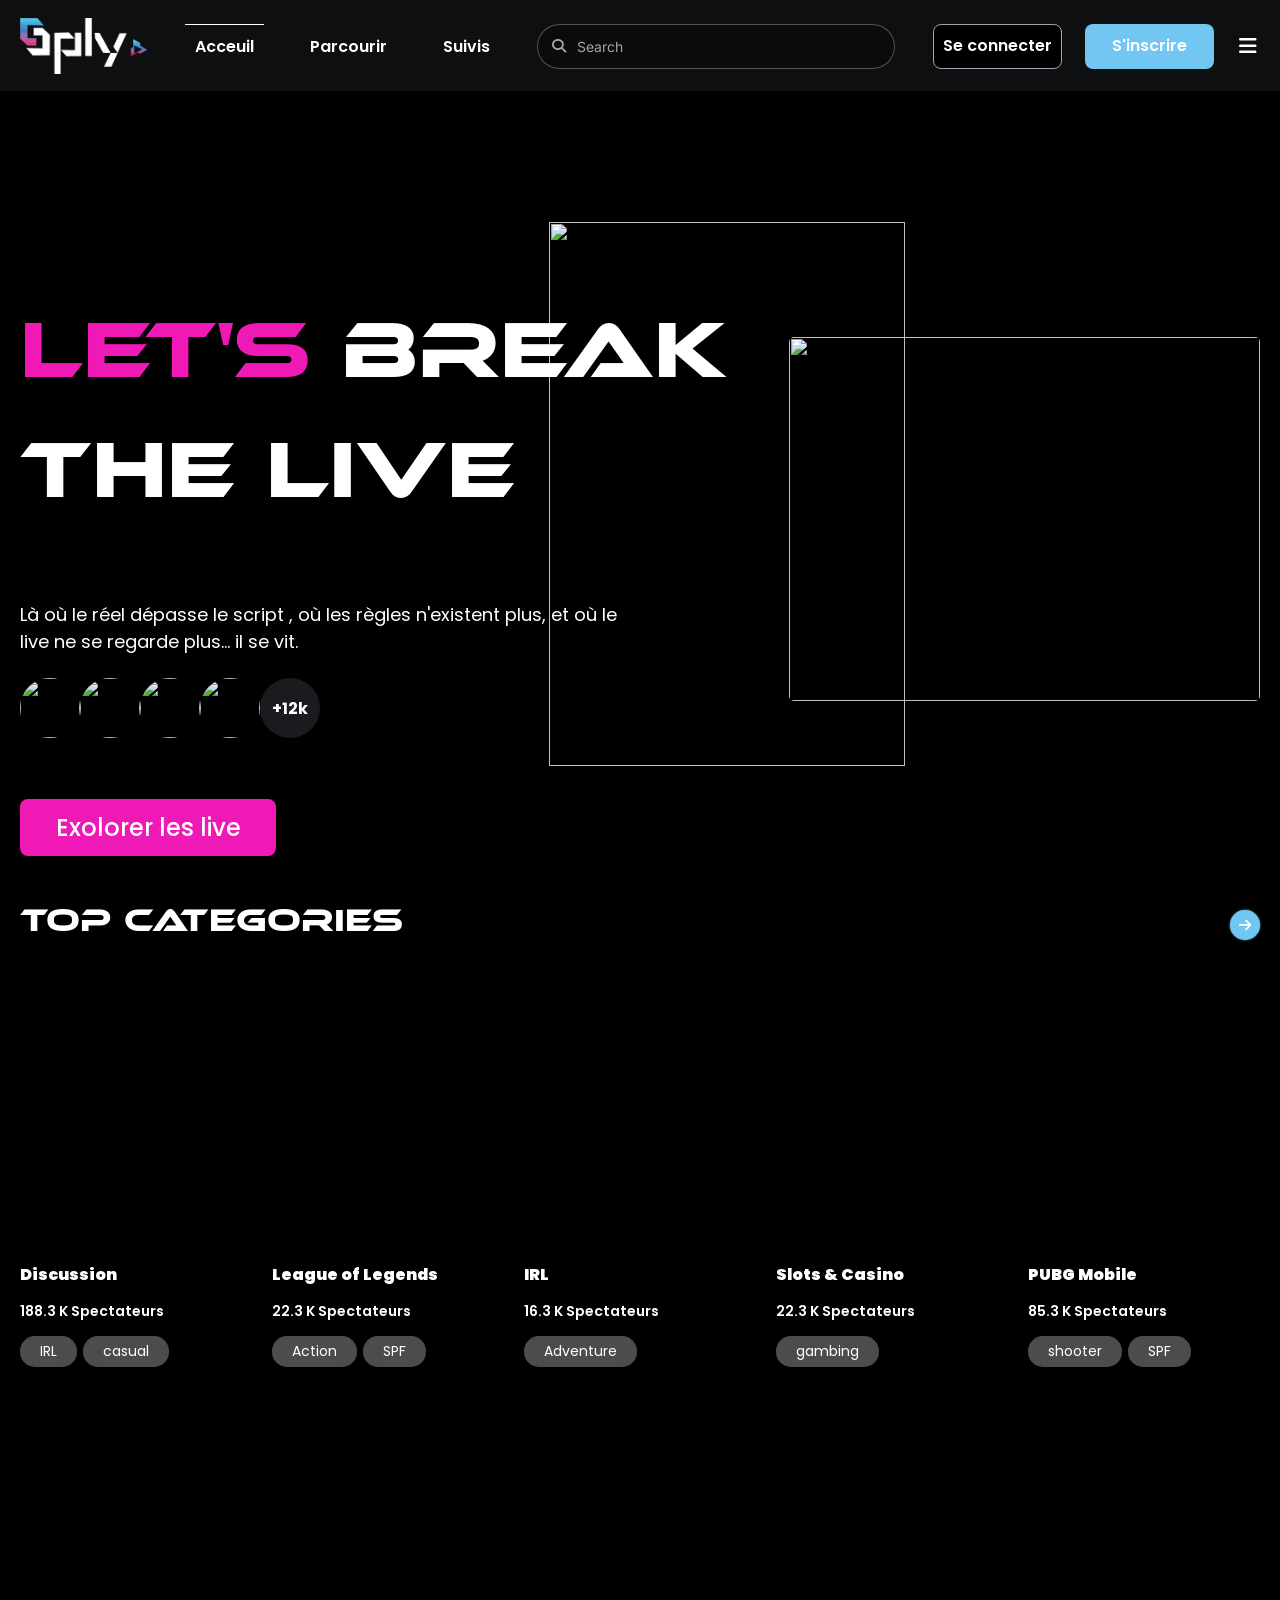
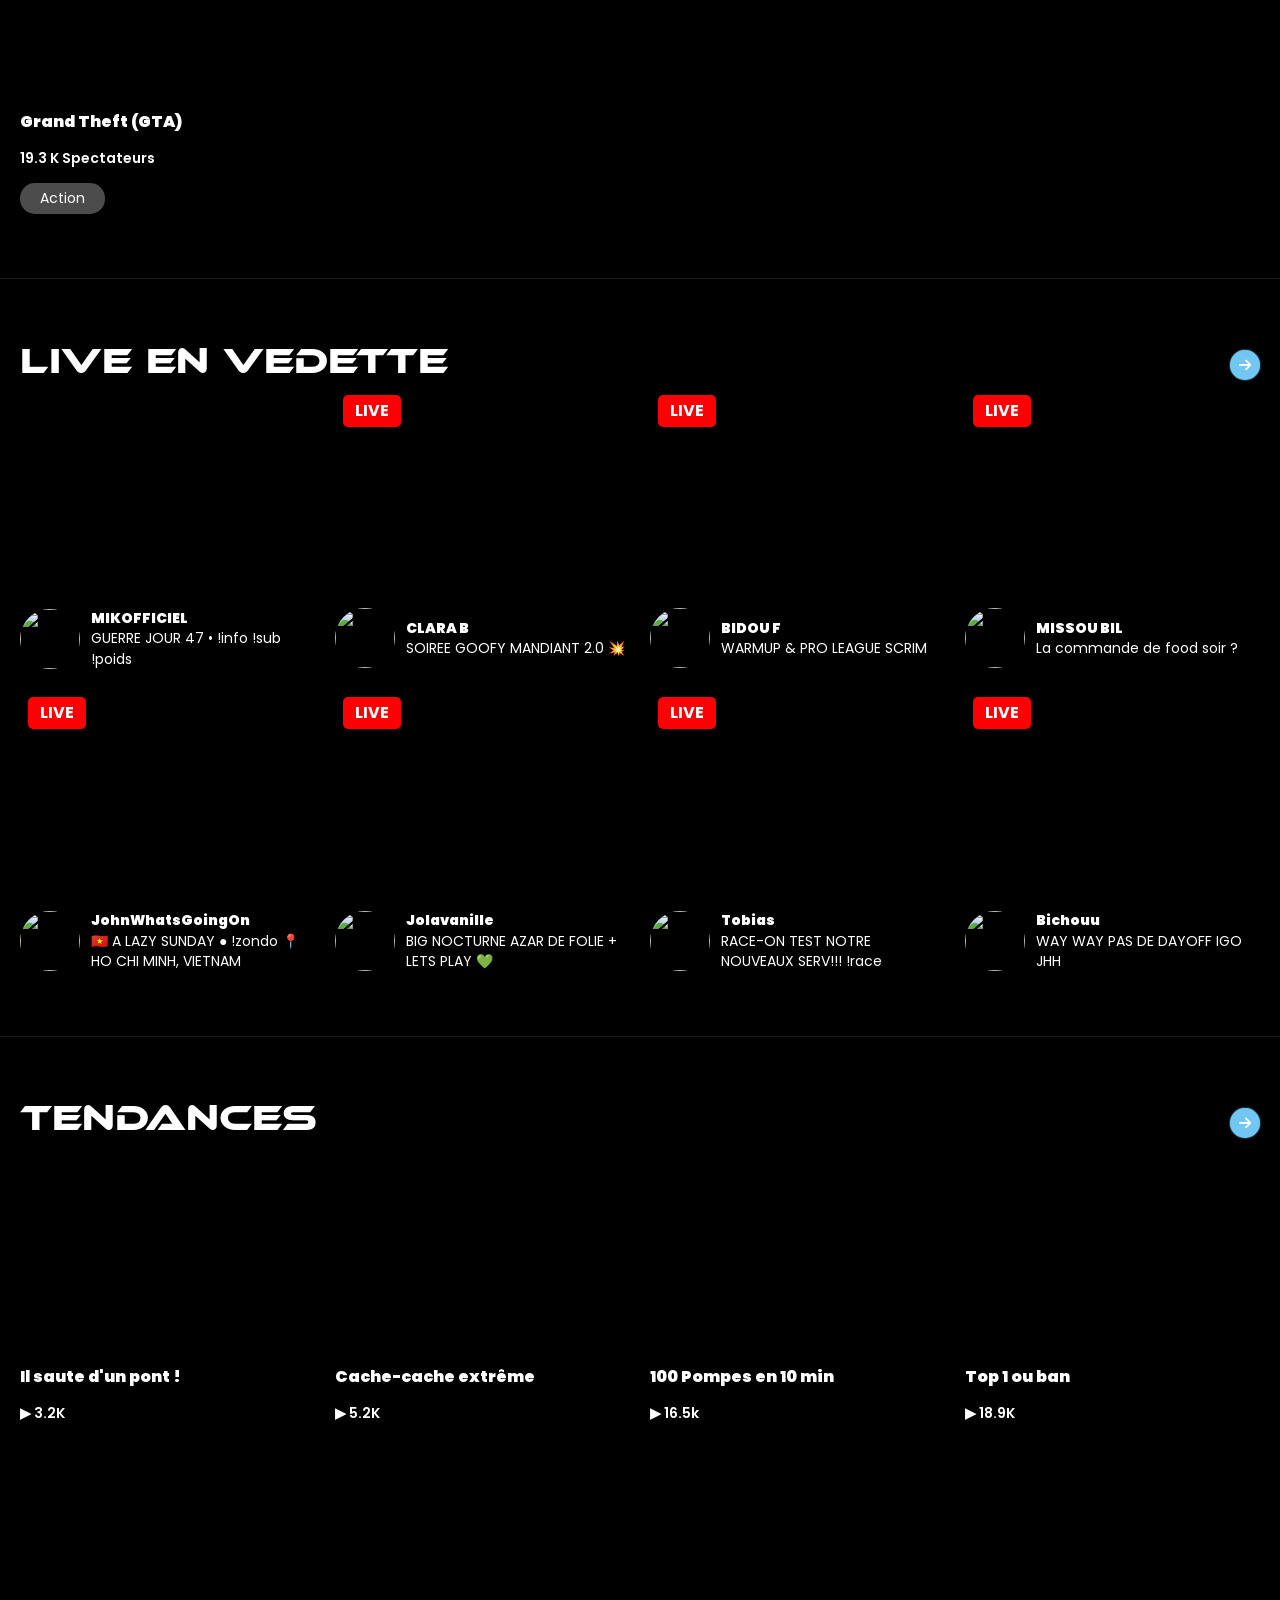
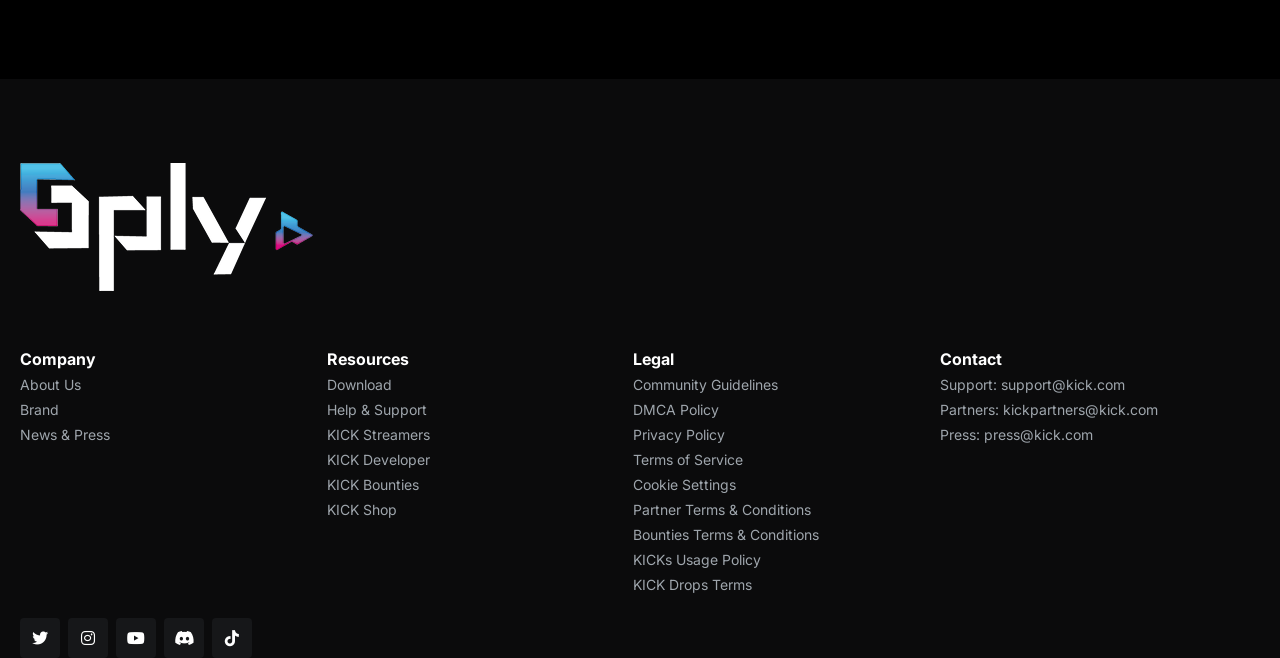
==== commit c19787fd: "Add Font Awesome icons, 8 new streaming pages, refactor assets" ====
--- a/index.html
+++ b/index.html
@@ -9,6 +9,7 @@
   <link rel="stylesheet" href="https://fonts.googleapis.com/css2?family=Pochaevsk:wght@400&display=swap">
   <link rel="stylesheet" href="https://fonts.googleapis.com/css2?family=Montserrat:wght@400;600&display=swap">
   <link rel="stylesheet" href="https://fonts.googleapis.com/css2?family=Epilogue:wght@400&display=swap">
+  <link rel="stylesheet" href="https://cdnjs.cloudflare.com/ajax/libs/font-awesome/6.5.1/css/all.min.css">
   <link rel="stylesheet" href="assets/style.css">
 </head>
 <body>
@@ -21,21 +22,17 @@
       <div class="nav-links">
         <a href="index.html" class="nav-link active">Acceuil</a>
         <a href="parcourir.html" class="nav-link">Parcourir</a>
-        <a href="categorie.html" class="nav-link">Suivis</a>
+        <a href="suivis.html" class="nav-link">Suivis</a>
       </div>
       <div class="nav-search">
-        <div class="nav-search-icon">
-          <img src="https://static.codia.ai/image/2026-06-16/MFDXcm6Wfy.png" alt="search">
-        </div>
+        <div class="nav-search-icon"><i class="fas fa-search"></i></div>
         <input type="text" placeholder="Search">
       </div>
       <div class="nav-actions">
         <button id="hamburger-btn" class="mobile-hamburger">&#9776;</button>
-        <a href="sign-up.html" class="btn btn-outline">Se connecter</a>
+        <a href="login.html" class="btn btn-outline">Se connecter</a>
         <a href="sign-up.html" class="btn btn-primary">S'inscrire</a>
-        <div class="nav-hamburger">
-          <img src="https://static.codia.ai/image/2026-06-16/g6uQtAqBdn.png" alt="menu">
-        </div>
+        <div class="nav-hamburger"><i class="fas fa-bars"></i></div>
       </div>
     </nav>
 
@@ -65,9 +62,7 @@
     <!-- ===== TOP CATEGORIES ===== -->
     <div class="section-header">
       <span class="section-title">Top Categories</span>
-      <div class="section-arrow">
-        <img src="https://static.codia.ai/image/2026-06-16/ikuvXLhgos.png" alt="→">
-      </div>
+      <div class="section-arrow"><i class="fas fa-arrow-right"></i></div>
     </div>
 
     <div class="stream-grid">
@@ -141,14 +136,12 @@
       </div>
     </div>
 
-    <div class="separator" style="background-image:url(https://static.codia.ai/image/2026-06-16/DsGYZQCSw2.png)"></div>
+    <div class="separator" style="border-bottom:1px solid rgba(255,255,255,0.1)"></div>
 
     <!-- ===== LIVE EN VEDETTE ===== -->
     <div class="section-header">
       <span class="section-title-lg">Live en vedette</span>
-      <div class="section-arrow">
-        <img src="https://static.codia.ai/image/2026-06-16/QR6DCCr1eo.png" alt="→">
-      </div>
+      <div class="section-arrow"><i class="fas fa-arrow-right"></i></div>
     </div>
 
     <div class="featured-grid">
@@ -257,14 +250,12 @@
       </div>
     </div>
 
-    <div class="separator" style="background-image:url(https://static.codia.ai/image/2026-06-16/KxbhQSfkcE.png)"></div>
+    <div class="separator" style="border-bottom:1px solid rgba(255,255,255,0.1)"></div>
 
     <!-- ===== TENDANCES ===== -->
     <div class="section-header">
       <span class="section-title-lg">Tendances</span>
-      <div class="section-arrow">
-        <img src="https://static.codia.ai/image/2026-06-16/HrTZ7pTKVi.png" alt="→">
-      </div>
+      <div class="section-arrow"><i class="fas fa-arrow-right"></i></div>
     </div>
 
     <div class="stream-grid stream-grid-4">
@@ -302,7 +293,7 @@
     </div>
 
     <!-- ===== FOOTER ===== -->
-    <footer style="width:100%;background-image:url(https://static.codia.ai/image/2026-06-16/COz8iAxOfn.png);background-size:cover;background-position:center;margin-top:255px;padding:84px 20px 0">
+    <footer style="width:100%;background:var(--bg-secondary);margin-top:255px;padding:84px 20px 0">
       <div style="max-width:var(--content-width);margin:0 auto">
         <img src="assets/images/logo.png" alt="SPLY" style="width:293px;height:128px;object-fit:contain;margin-bottom:58px">
         <div style="display:flex;flex-wrap:wrap;gap:20px;max-width:1206px">
@@ -342,19 +333,19 @@
         </div>
         <div style="display:flex;gap:8px;margin-top:20px;flex-wrap:wrap">
           <div style="width:40px;height:40px;background:rgba(66,71,77,0.2);border-radius:4px;display:flex;align-items:center;justify-content:center">
-            <img src="https://static.codia.ai/image/2026-06-16/rcJ19h4FVA.png" alt="" style="width:16px;height:16px">
-          </div>
-          <div style="width:40px;height:40px;background:rgba(66,71,77,0.2);border-radius:4px;display:flex;align-items:center;justify-content:center">
-            <img src="https://static.codia.ai/image/2026-06-16/xVTTNshnJr.png" alt="" style="width:16px;height:16px">
-          </div>
-          <div style="width:40px;height:40px;background:rgba(66,71,77,0.2);border-radius:4px;display:flex;align-items:center;justify-content:center">
-            <img src="https://static.codia.ai/image/2026-06-16/ZzMSdpCHHi.png" alt="" style="width:16px;height:16px">
-          </div>
-          <div style="width:40px;height:40px;background:rgba(66,71,77,0.2);border-radius:4px;display:flex;align-items:center;justify-content:center">
-            <img src="https://static.codia.ai/image/2026-06-16/Z8KvRyssbS.png" alt="" style="width:16px;height:16px">
-          </div>
-          <div style="width:40px;height:40px;background:rgba(66,71,77,0.2);border-radius:4px;display:flex;align-items:center;justify-content:center">
-            <img src="https://static.codia.ai/image/2026-06-16/7RYXLaLYPL.png" alt="" style="width:16px;height:16px">
+            <i class="fab fa-twitter" style="color:#fff;font-size:16px"></i>
+          </div>
+          <div style="width:40px;height:40px;background:rgba(66,71,77,0.2);border-radius:4px;display:flex;align-items:center;justify-content:center">
+            <i class="fab fa-instagram" style="color:#fff;font-size:16px"></i>
+          </div>
+          <div style="width:40px;height:40px;background:rgba(66,71,77,0.2);border-radius:4px;display:flex;align-items:center;justify-content:center">
+            <i class="fab fa-youtube" style="color:#fff;font-size:16px"></i>
+          </div>
+          <div style="width:40px;height:40px;background:rgba(66,71,77,0.2);border-radius:4px;display:flex;align-items:center;justify-content:center">
+            <i class="fab fa-discord" style="color:#fff;font-size:16px"></i>
+          </div>
+          <div style="width:40px;height:40px;background:rgba(66,71,77,0.2);border-radius:4px;display:flex;align-items:center;justify-content:center">
+            <i class="fab fa-tiktok" style="color:#fff;font-size:16px"></i>
           </div>
         </div>
       </div>
--- a/assets/style.css
+++ b/assets/style.css
@@ -138,12 +138,11 @@
   width: 16px;
   height: 16px;
   flex-shrink: 0;
-}
-
-.nav-search-icon img {
-  width: 16px;
-  height: 16px;
-  object-fit: contain;
+  display: flex;
+  align-items: center;
+  justify-content: center;
+  color: #9fa6ad;
+  font-size: 14px;
 }
 
 .nav-search input {
@@ -169,14 +168,13 @@
 
 .nav-hamburger {
   width: 23px;
-  height: 5px;
-  cursor: pointer;
-}
-
-.nav-hamburger img {
-  width: 23px;
-  height: 5px;
-  object-fit: contain;
+  height: 23px;
+  cursor: pointer;
+  display: flex;
+  align-items: center;
+  justify-content: center;
+  color: #fff;
+  font-size: 20px;
 }
 
 .btn {
@@ -308,10 +306,9 @@
   cursor: pointer;
 }
 
-.section-arrow img {
-  width: 12px;
-  height: 10px;
-  object-fit: contain;
+.section-arrow i {
+  font-size: 14px;
+  color: #fff;
 }
 
 /* ===== HERO ===== */
@@ -803,12 +800,11 @@
   width: 16px;
   height: 16px;
   flex-shrink: 0;
-}
-
-.filter-search-icon img {
-  width: 16px;
-  height: 16px;
-  object-fit: contain;
+  display: flex;
+  align-items: center;
+  justify-content: center;
+  color: #9fa6ad;
+  font-size: 14px;
 }
 
 .filter-group {
@@ -839,10 +835,9 @@
   color: var(--text-primary);
 }
 
-.filter-select img {
-  width: 14px;
-  height: 14px;
-  object-fit: contain;
+.filter-select i {
+  font-size: 12px;
+  color: #9fa6ad;
 }
 
 /* ===== STREAMER PAGE ===== */
@@ -1255,15 +1250,9 @@
   right: 16px;
   top: 50%;
   transform: translateY(-50%);
-  width: 19px;
-  height: 17px;
-  cursor: pointer;
-}
-
-.form-input-icon img {
-  width: 19px;
-  height: 17px;
-  object-fit: contain;
+  cursor: pointer;
+  color: #bcbec0;
+  font-size: 18px;
 }
 
 .form-footer {
@@ -1304,10 +1293,9 @@
   height: 53px;
 }
 
-.social-btn img {
-  width: 17.075px;
-  height: 17.075px;
-  object-fit: contain;
+.social-btn i {
+  font-size: 22px;
+  color: #333;
 }
 
 .signup-bg {
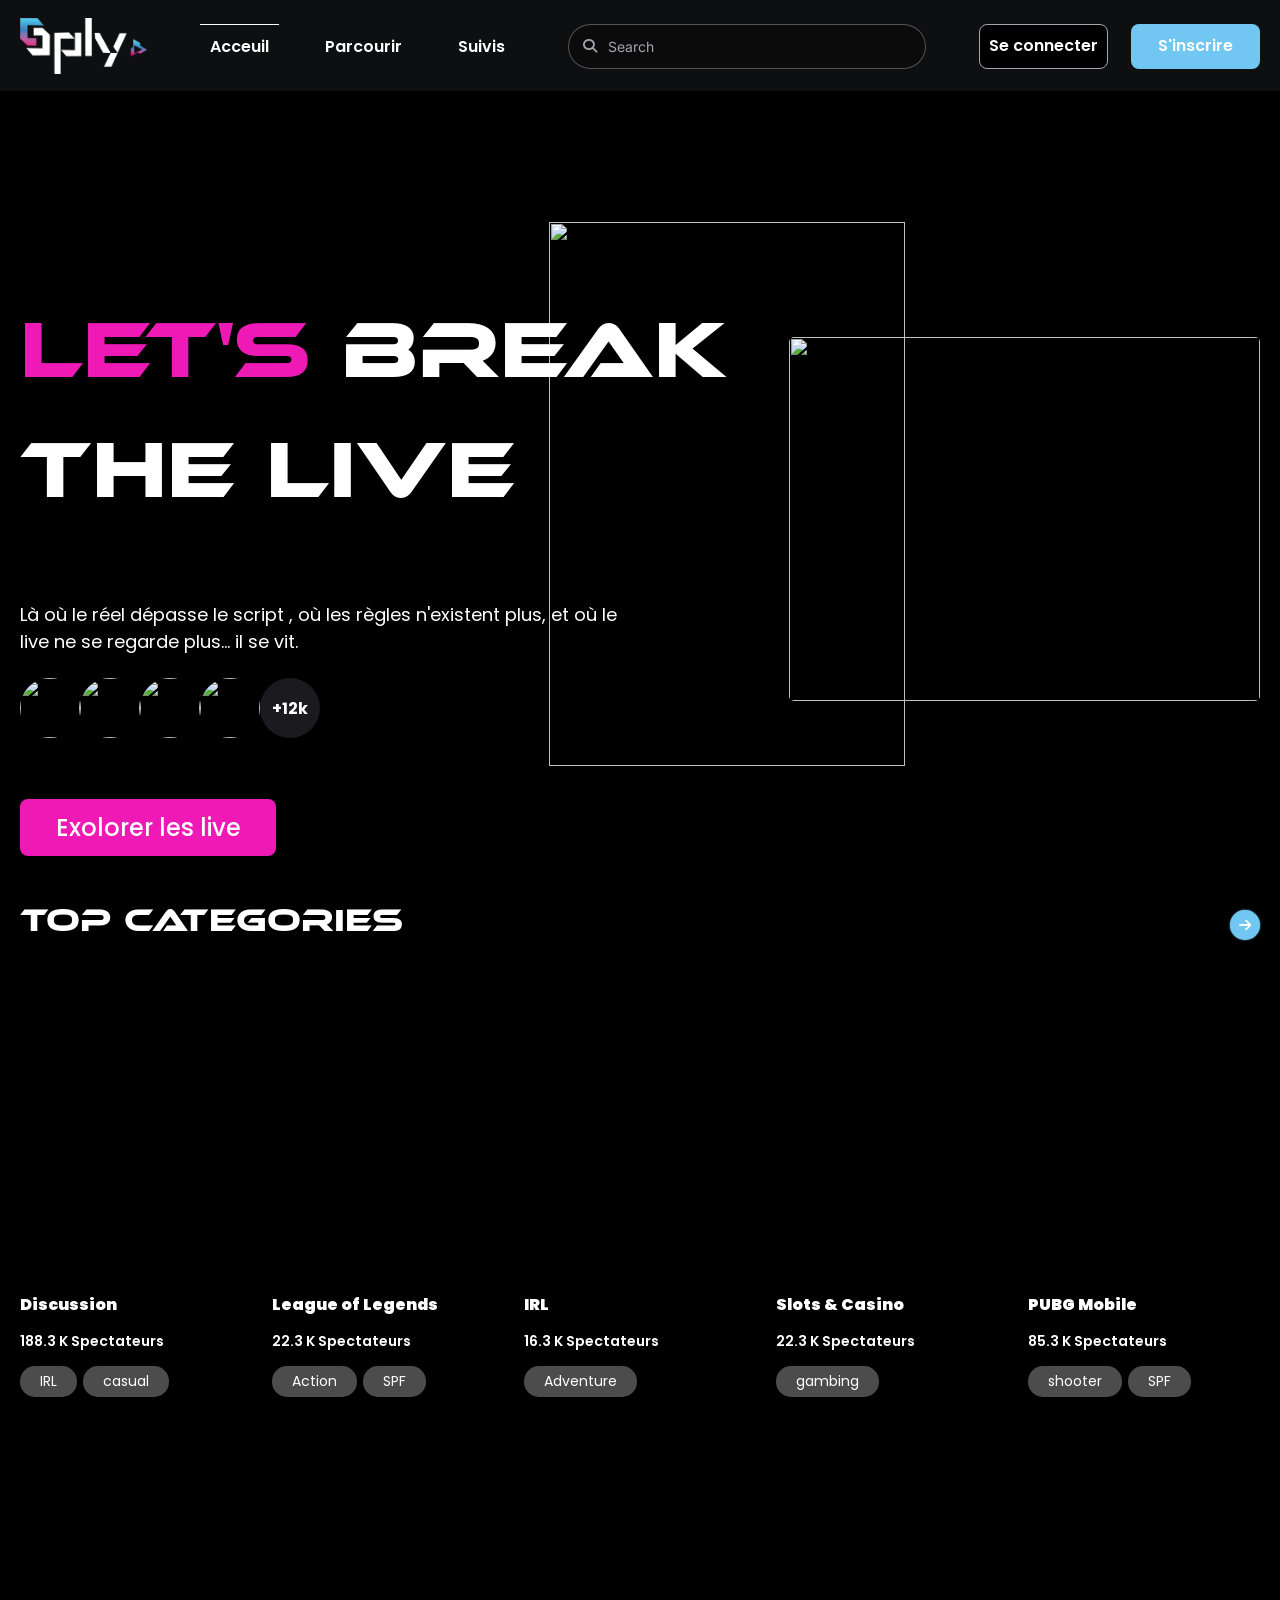
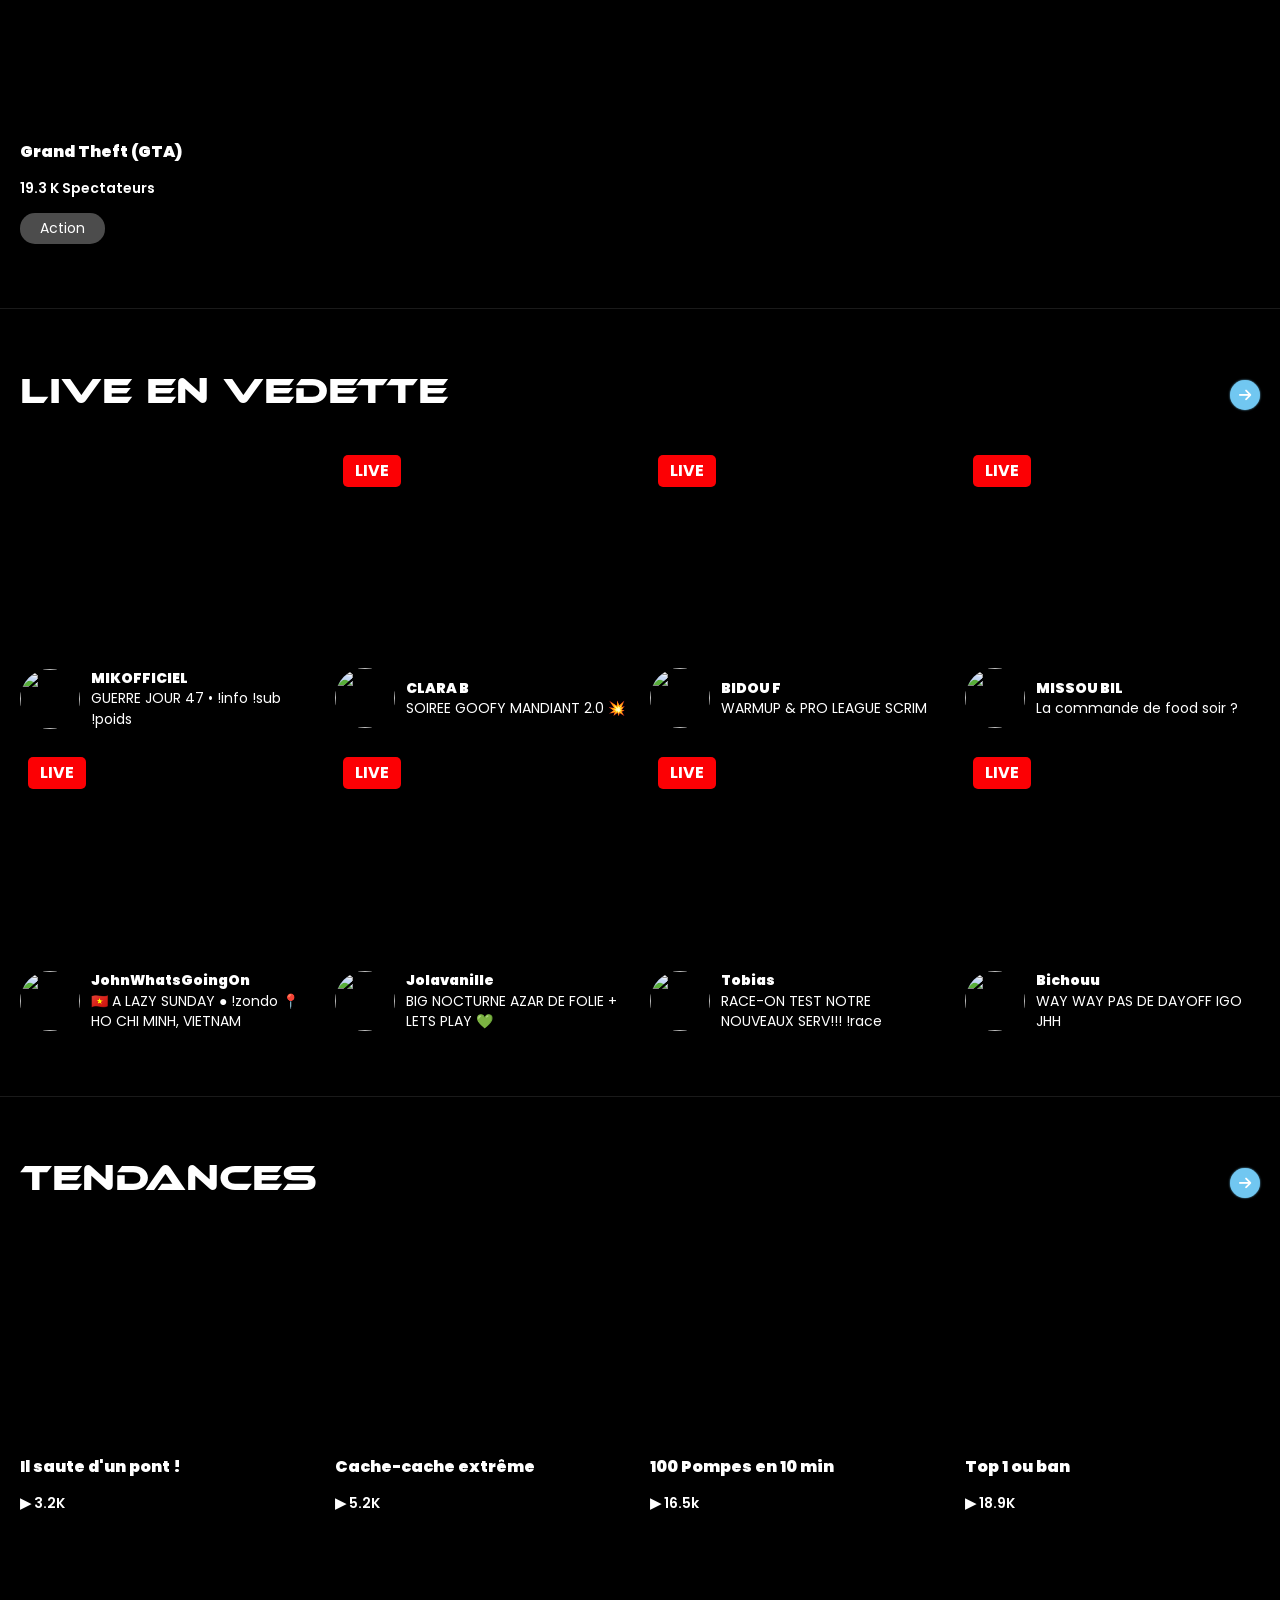
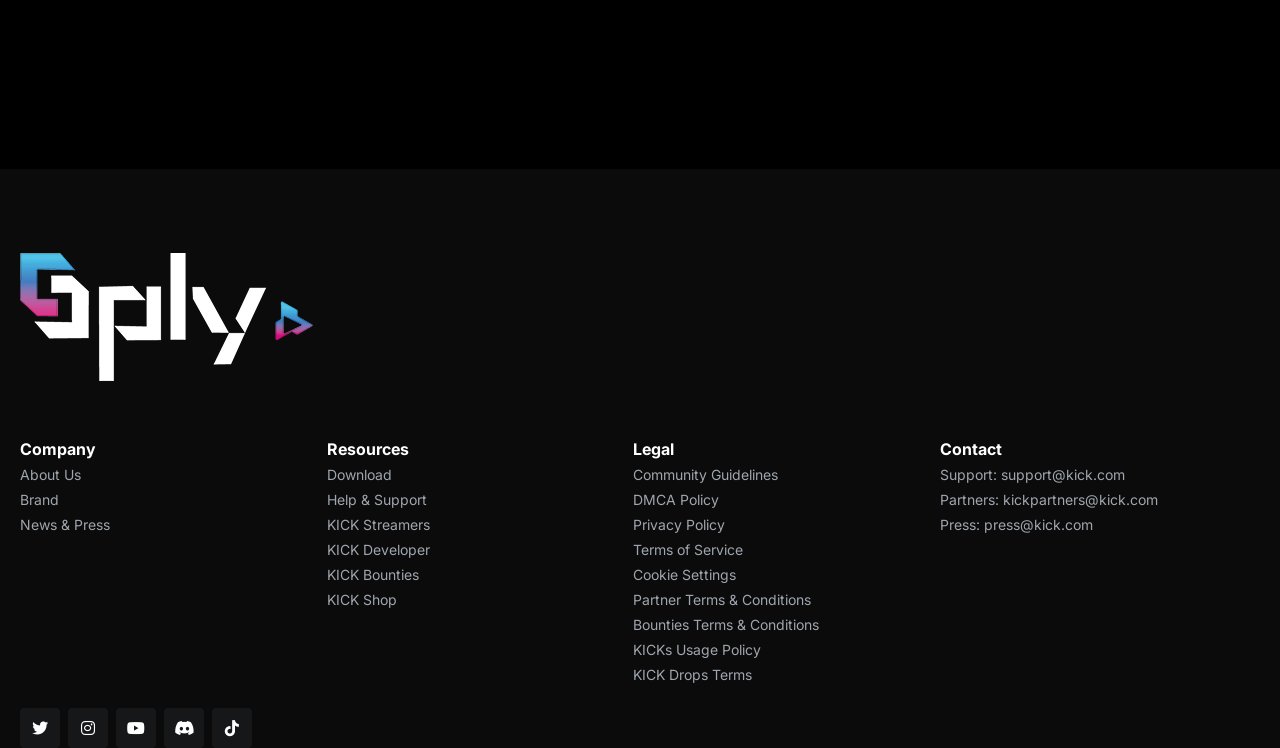
==== commit 8eaec2c3: "Remove unused nav-hamburger (duplicate mobile icon) from all files" ====
--- a/index.html
+++ b/index.html
@@ -32,7 +32,6 @@
         <button id="hamburger-btn" class="mobile-hamburger">&#9776;</button>
         <a href="login.html" class="btn btn-outline">Se connecter</a>
         <a href="sign-up.html" class="btn btn-primary">S'inscrire</a>
-        <div class="nav-hamburger"><i class="fas fa-bars"></i></div>
       </div>
     </nav>
 
--- a/assets/style.css
+++ b/assets/style.css
@@ -166,17 +166,6 @@
   align-items: center;
 }
 
-.nav-hamburger {
-  width: 23px;
-  height: 23px;
-  cursor: pointer;
-  display: flex;
-  align-items: center;
-  justify-content: center;
-  color: #fff;
-  font-size: 20px;
-}
-
 .btn {
   display: inline-flex;
   justify-content: center;
@@ -270,7 +259,7 @@
   align-items: center;
   justify-content: space-between;
   max-width: var(--content-width);
-  margin: 0 auto;
+  margin: 0 auto 30px;
   padding: 0 20px;
   width: 100%;
 }
@@ -1666,9 +1655,6 @@
   .nav-actions .btn-primary {
     display: none;
   }
-  .nav-hamburger {
-    display: block;
-  }
   .filter-group {
     flex-wrap: wrap;
   }
